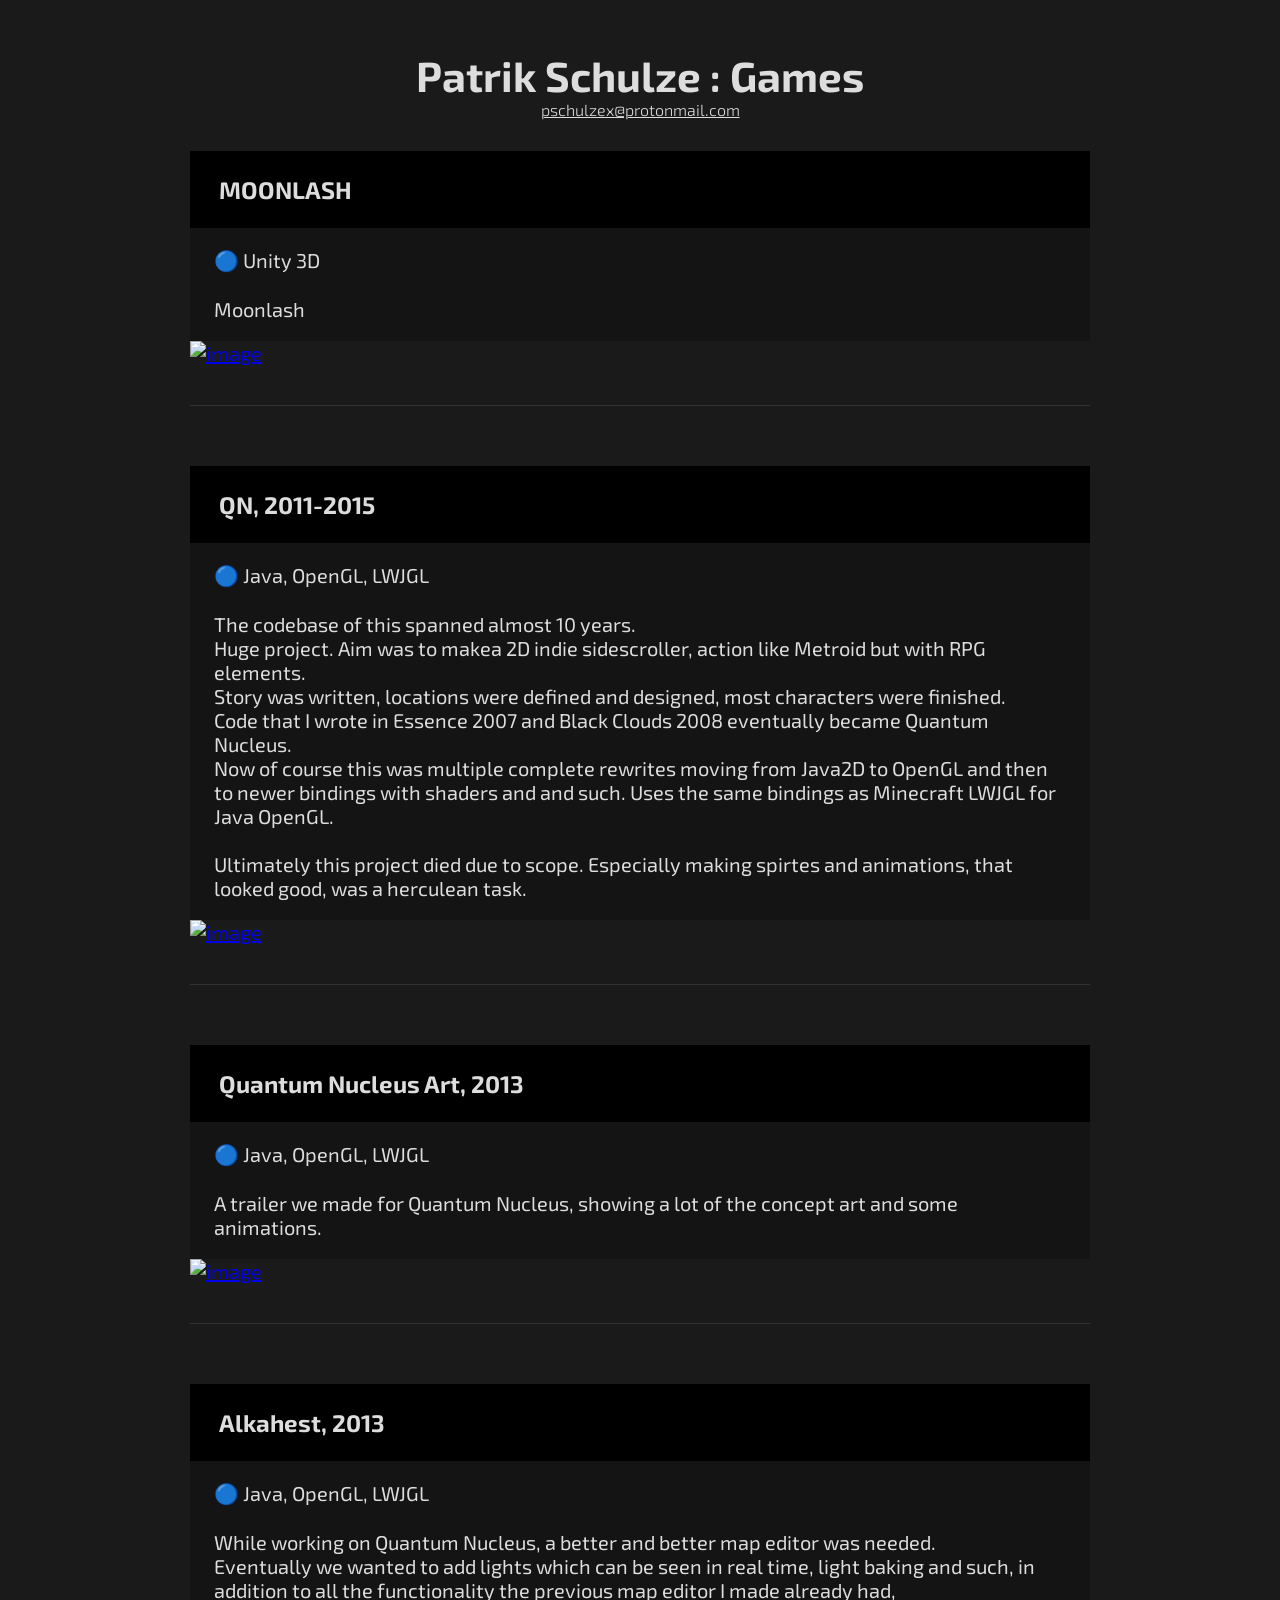
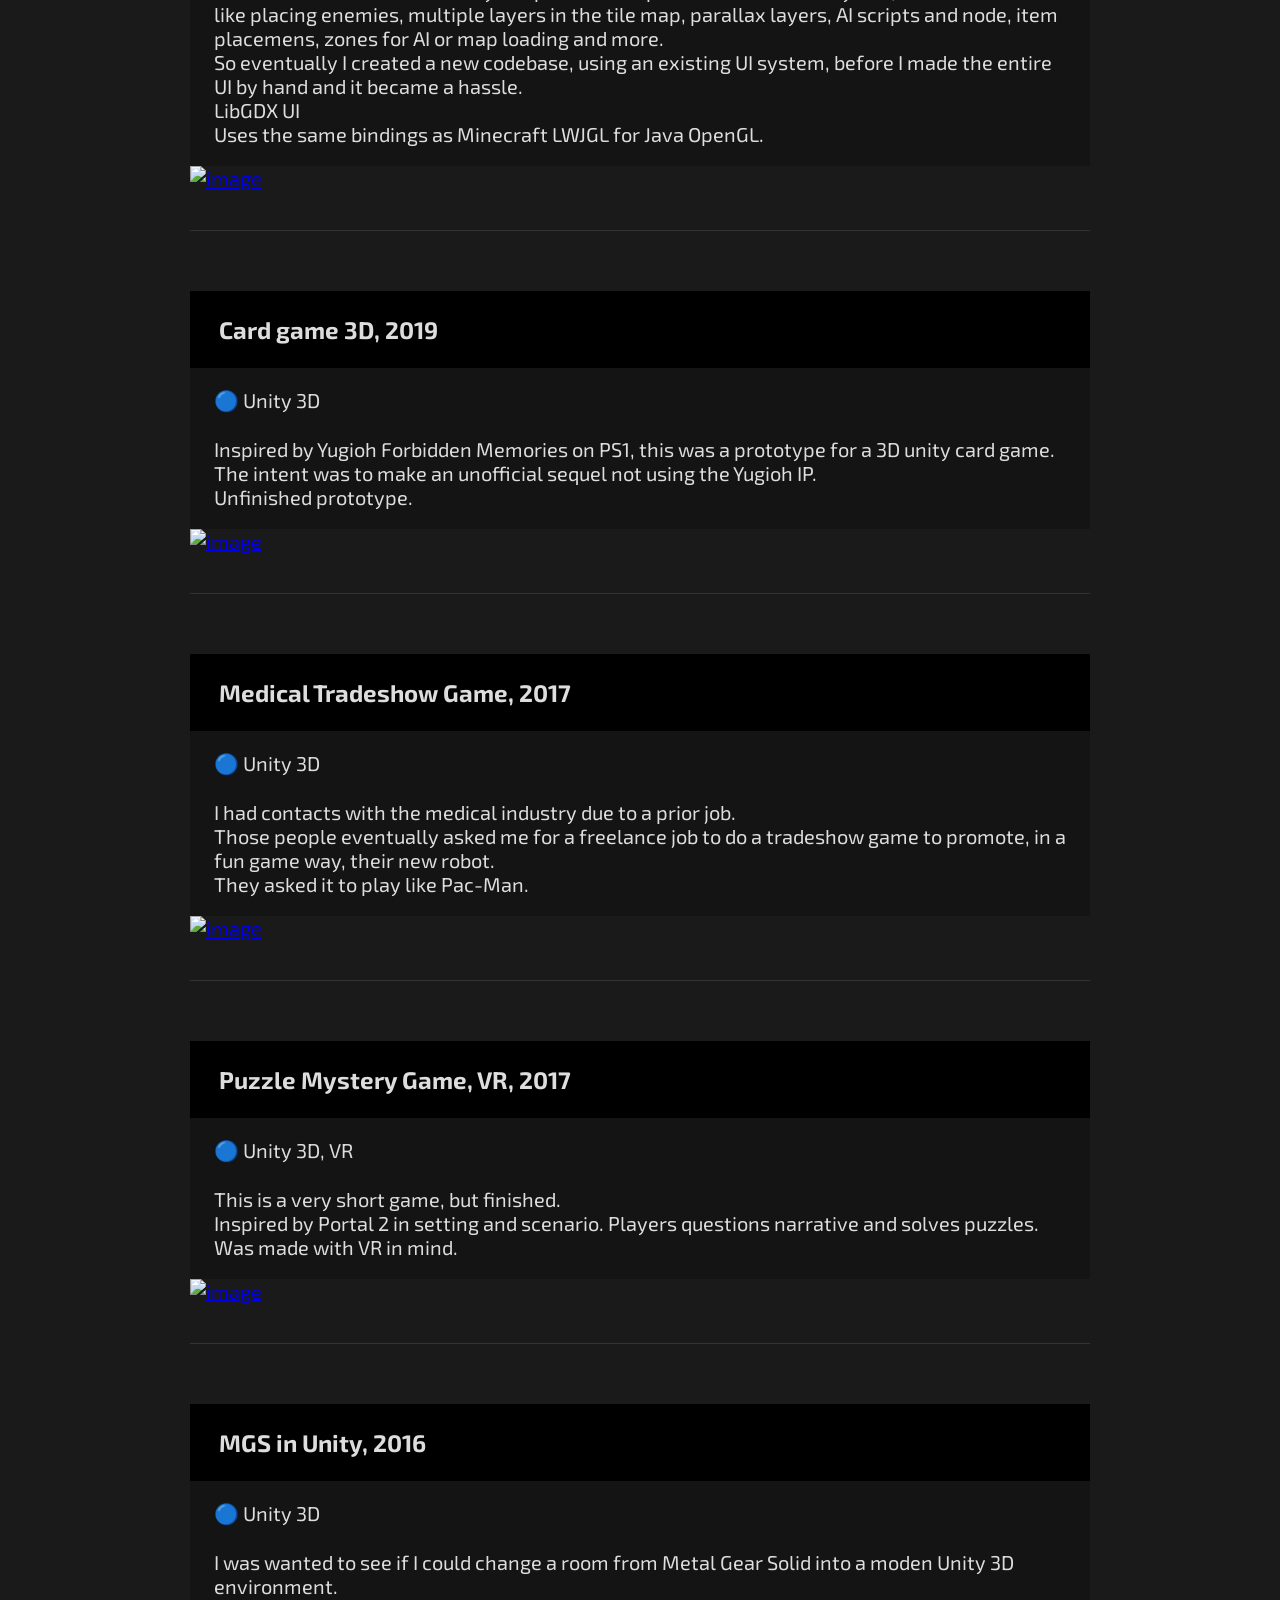
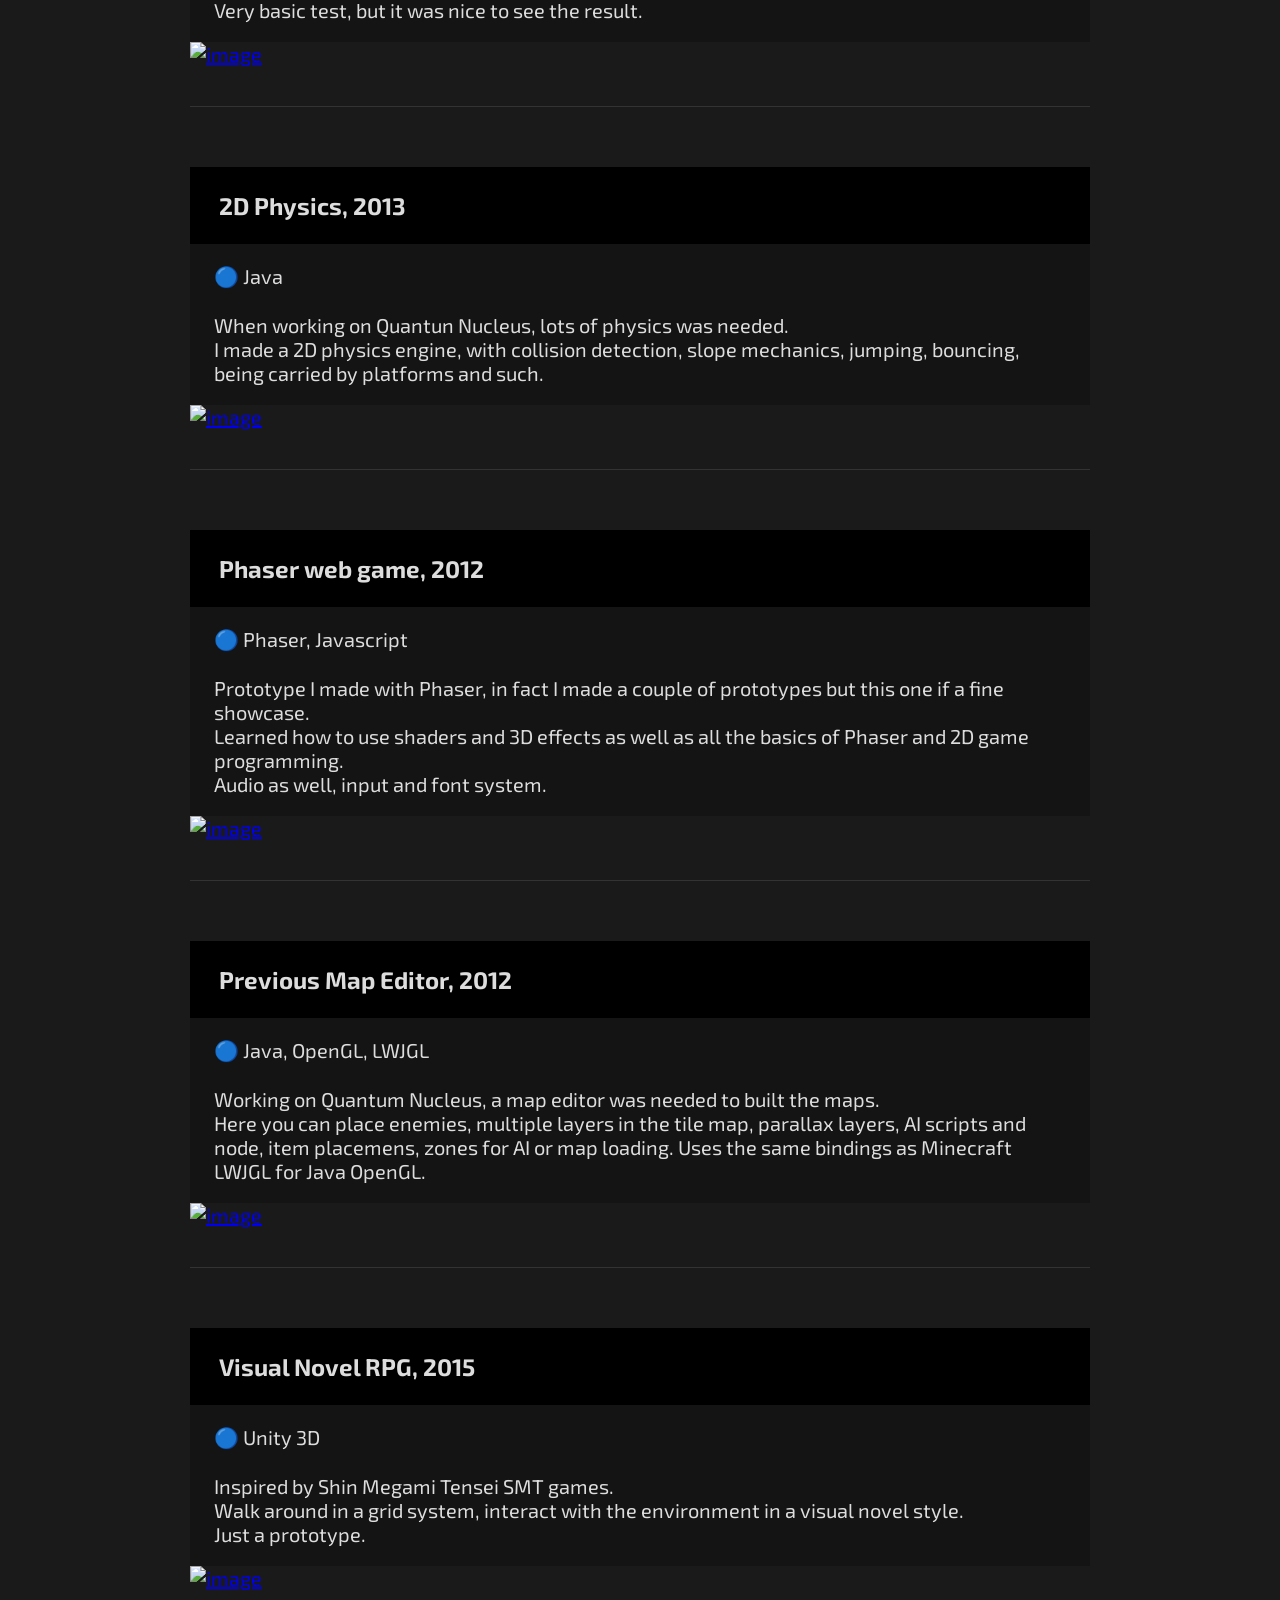
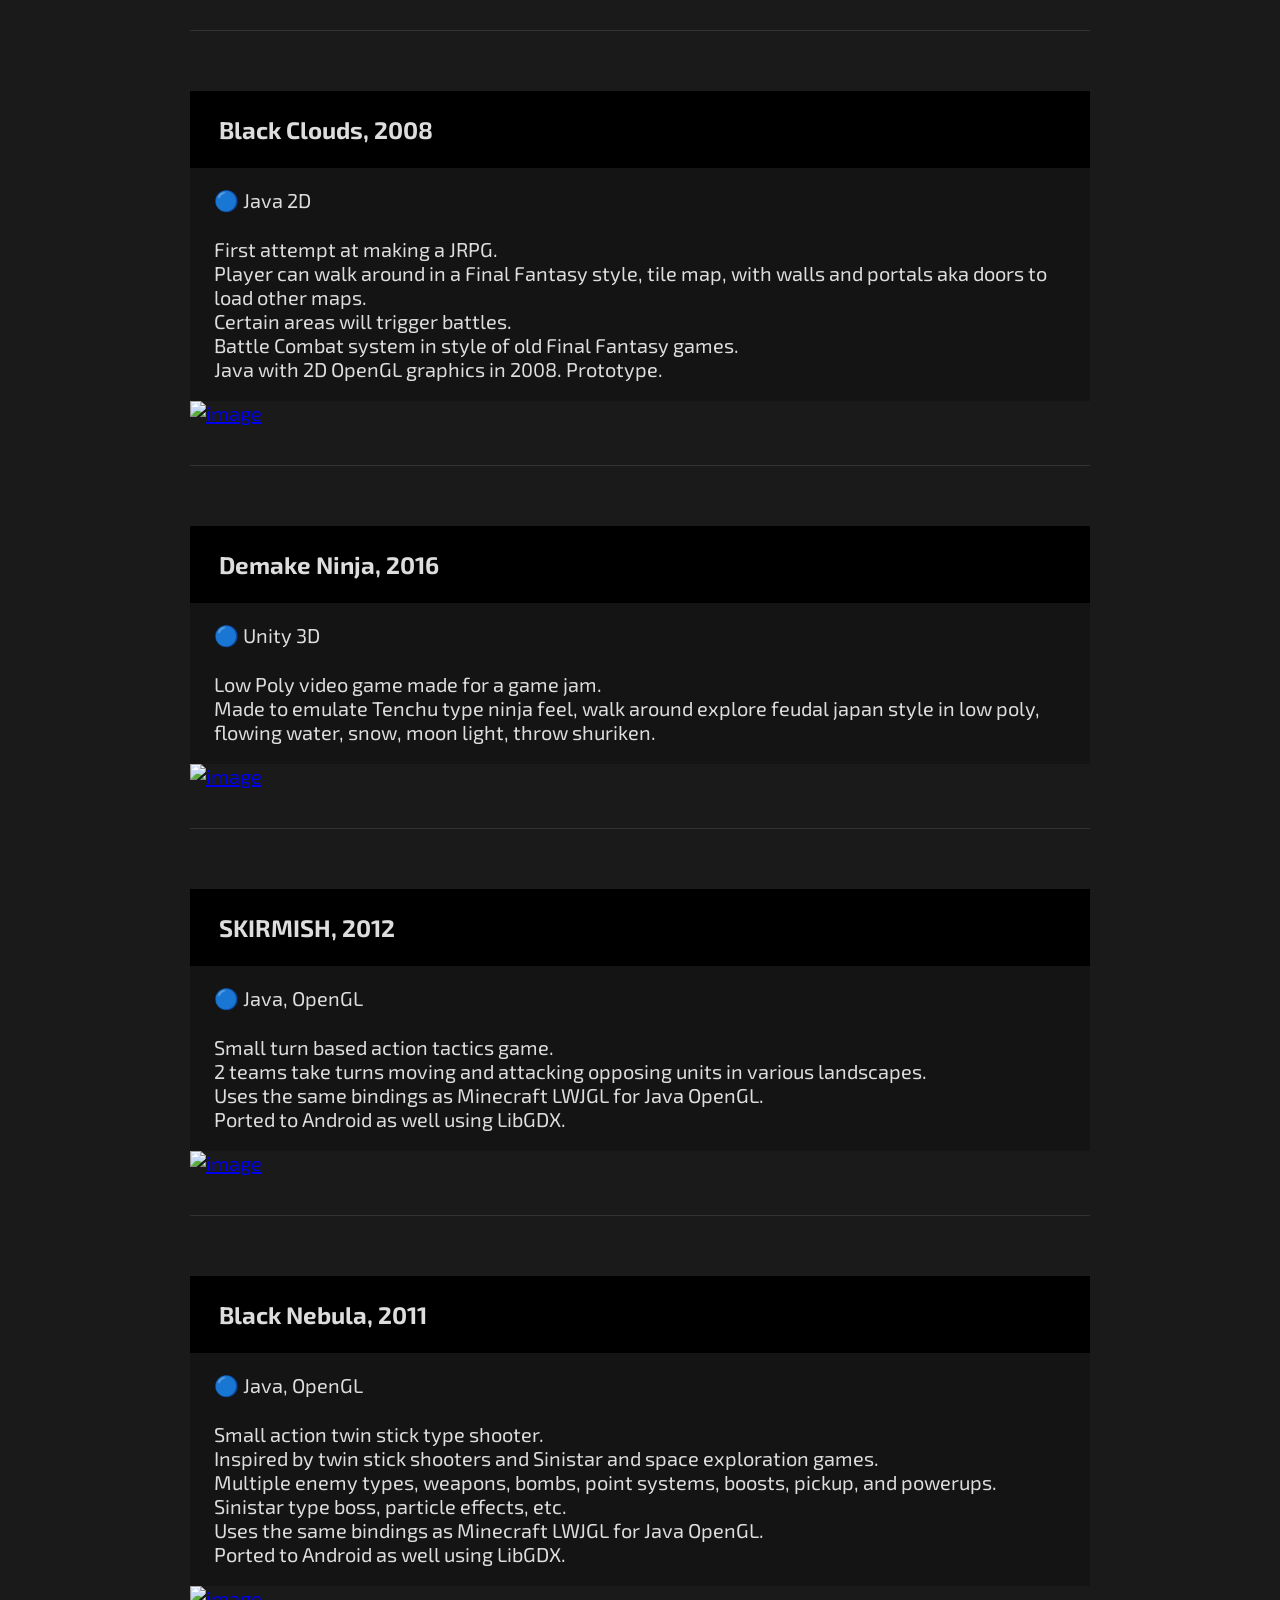
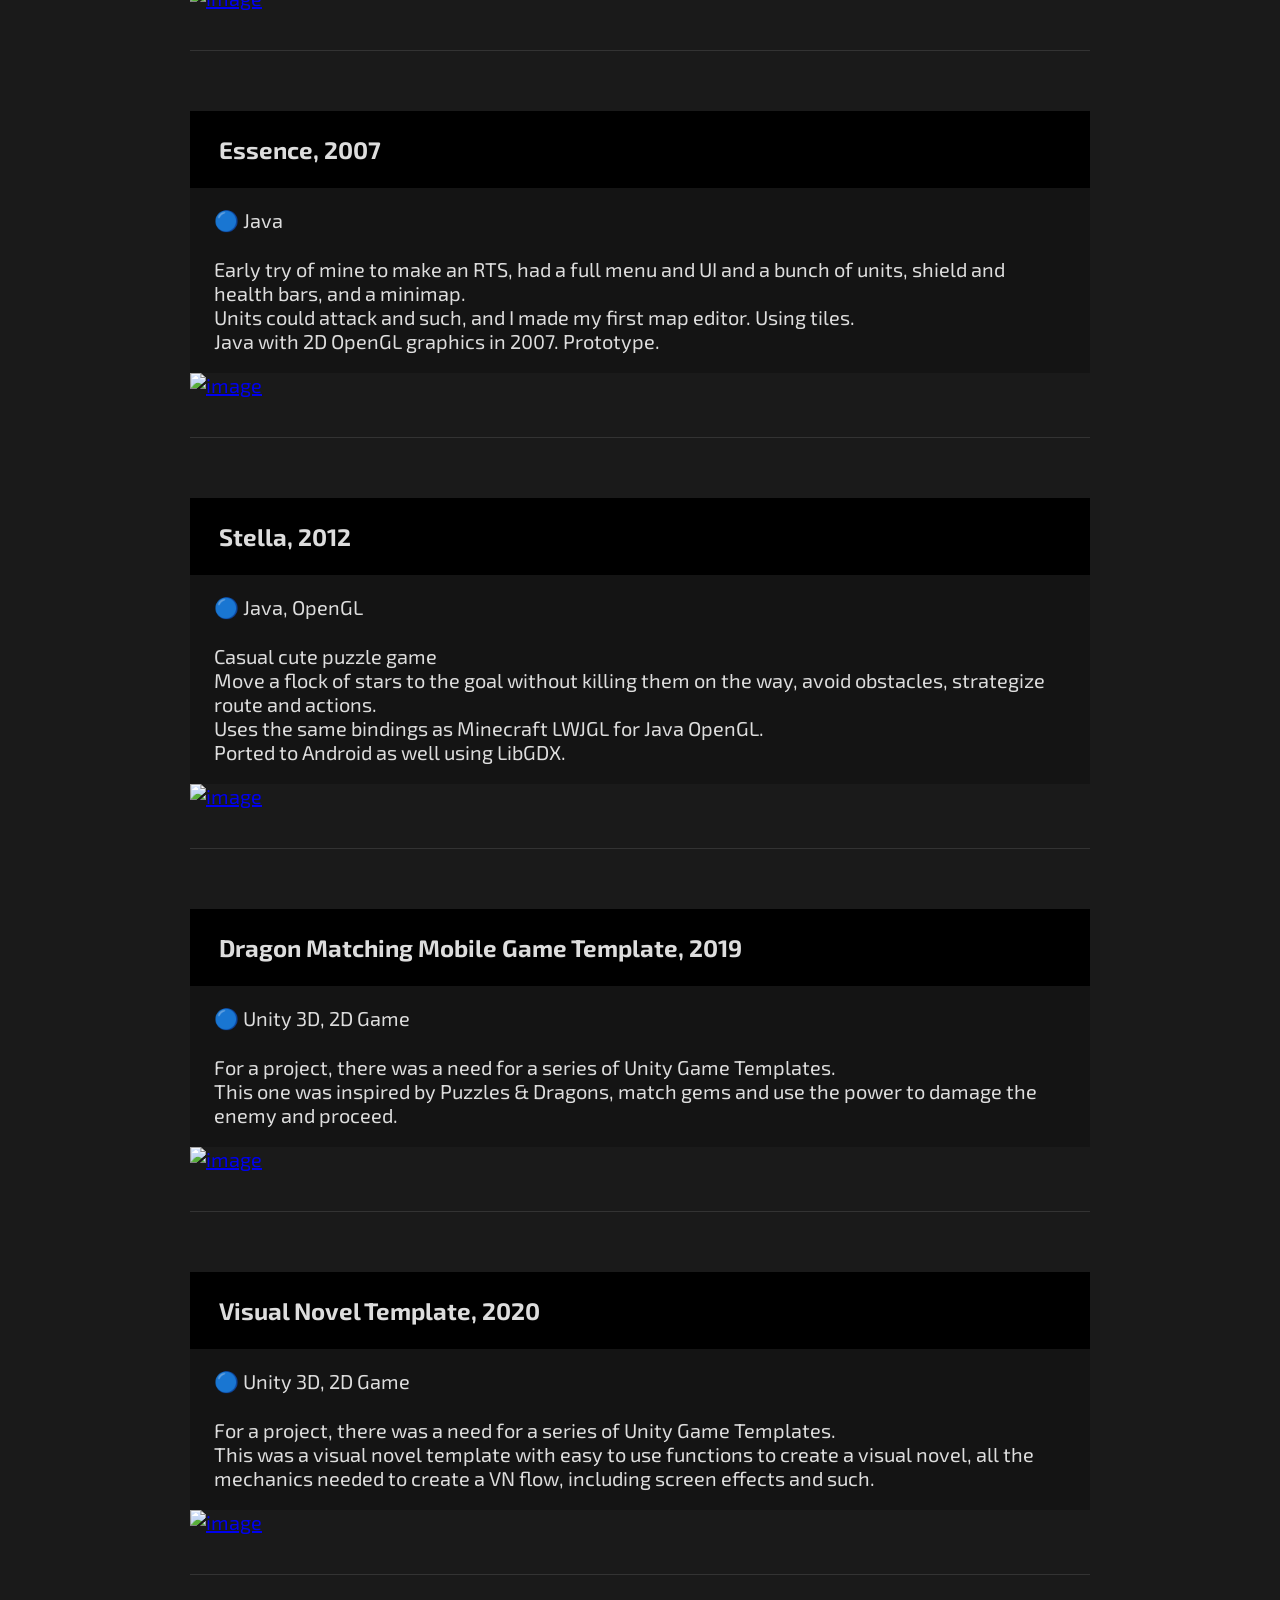
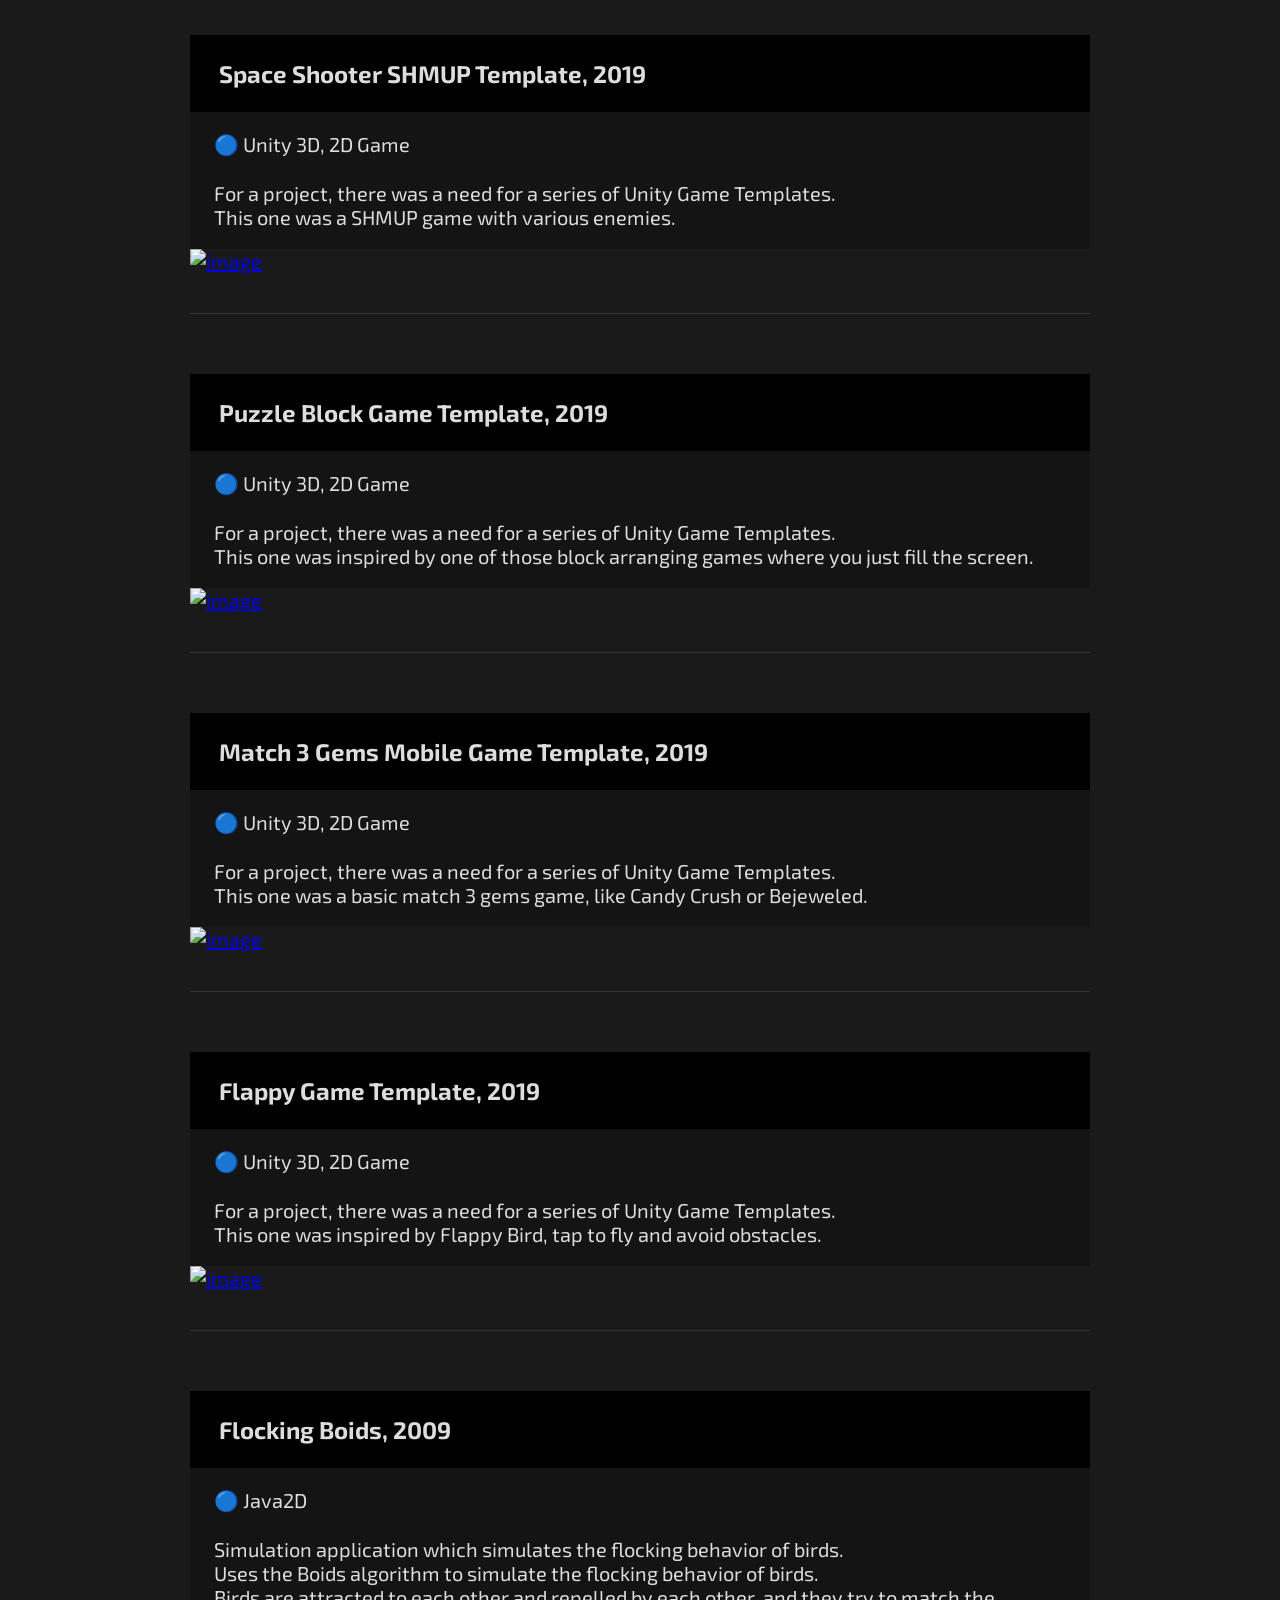
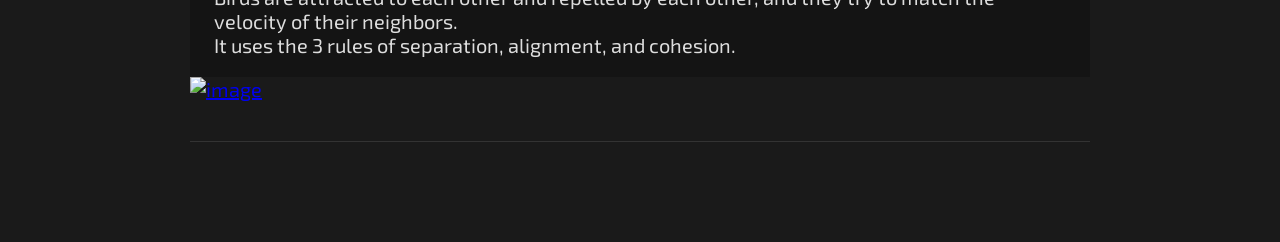
==== games/index.html @ 0ab89c81 "Add files via upload" ====
<!DOCTYPE html>
<html lang="en">
<head>
    <meta charset="UTF-8">
    <meta name="viewport" content="width=device-width, initial-scale=1.0">
    <title>Patrik Schulze : Games</title>
    <link rel="preconnect" href="https://fonts.googleapis.com">
    <link rel="preconnect" href="https://fonts.gstatic.com" crossorigin>
    <link href="https://fonts.googleapis.com/css2?family=Exo+2:ital,wght@0,100..900;1,100..900&display=swap" rel="stylesheet">
    <link rel="stylesheet" href="glightbox.min.css" />
    <script src="./glightbox.min.js"></script>

    <style>
        /*darkmode colors */
        body {
            font-family: "Exo 2", sans-serif;
            background-color: #1a1a1a;
            color: #ddd;
        }

        h1
        {
            font-size: 42px;
            margin: 0;
            margin-top: 1em;
        }

        h4
        {
            font-size: 16px;
            margin: 0 auto;
        }

        h4 a
        {
            font-weight: 300;
            color: #ddd;
        }

        h4 a:hover
        {
            color: #ff0;
        }

        h4 a:visited
        {
            color: #ddd;
        }

        .maingrid
        {
            display: block;
            grid-template-columns: 1fr 1fr;
            gap: 3em;
            margin: 2em;
            place-items: center; 

            max-width: 900px;

        }

        .entry{
            text-align: left;
            font-size: 20px;
            font-weight: 400;
            margin-bottom: 3em;
            width: 100%;

            padding-bottom: 2em;
            border-bottom: 1px solid #333;
        }

        .entry h2
        {
            font-size: 24px;
            padding: 1em 1.2em;
            background-color: black;
            margin: 0;
        }

        .entry p
        {
            padding: 1em 1.2em;
            background-color: #141414;
            margin: 0;
        }

        .media
        {
            width: 100%;
            height: auto;
            display: grid;
            place-items: center;
        }

        .media a
        {
            width: 100%;
            height: auto;
        }

    </style>
    
</head>
<body>

    <div style="display: grid; place-items: center;">
        <h1>Patrik Schulze : Games</h1>
        <h4><a href='mailto:pschulzex@protonmail.com'>pschulzex@protonmail.com</a></h4>
        <div class="maingrid" >

            <div class="entry">
                <h2>MOONLASH</h2>
                <p>
                    🔵 Unity 3D<br /><br />
                    Moonlash
                </p>
                <div class="media">
                    <a href="./videos/moonlash.mp4" class="glightbox2">
                        <img src="./videos/moonlash.jpg" alt="image" style="width: 100%; height: auto;" />
                    </a>
                </div>
            </div>

            <div class="entry">
                <h2>QN, 2011-2015</h2>
                <p>
                    🔵 Java, OpenGL, LWJGL<br /><br />
                    The codebase of this spanned almost 10 years.<br />
                    Huge project. Aim was to makea 2D indie sidescroller, action like Metroid but with RPG elements. <br />
                    Story was written, locations were defined and designed, most characters were finished.<br />
                    Code that I wrote in Essence 2007 and Black Clouds 2008 eventually became Quantum Nucleus. <br />
                    Now of course this was multiple complete rewrites moving from Java2D to OpenGL and then to newer bindings with shaders and and such.
                    Uses the same bindings as Minecraft LWJGL for Java OpenGL.<br /><br />
                    Ultimately this project died due to scope. Especially making spirtes and animations, that looked good, was a herculean task.
                </p>
                <div class="media">
                    <a href="./videos/qn.mp4" class="glightbox2">
                        <img src="./videos/qn.jpg" alt="image" style="width: 100%; height: auto;" />
                    </a>
                </div>
            </div>

            <div class="entry">
                <h2>Quantum Nucleus Art, 2013</h2>
                <p>
                    🔵 Java, OpenGL, LWJGL<br /><br />
                    A trailer we made for Quantum Nucleus, showing a lot of the concept art and some animations.
                </p>
                <div class="media">
                    <a href="./videos/qn_artmusic.mp4" class="glightbox2">
                        <img src="./videos/qn_artmusic.jpg" alt="image" style="width: 100%; height: auto;" />
                    </a>
                </div>
            </div>

            <div class="entry">
                <h2>Alkahest, 2013</h2>
                <p>
                    🔵 Java, OpenGL, LWJGL<br /><br />
                    While working on Quantum Nucleus, a better and better map editor was needed. <br />
                    Eventually we wanted to add lights which can be seen in real time, light baking and such, in addition to all the functionality the previous map editor I made already had,<br />
                    like placing enemies, multiple layers in the tile map, parallax layers, AI scripts and node, item placemens, zones for AI or map loading and more.<br />
                    So eventually I created a new codebase, using an existing UI system, before I made the entire UI by hand and it became a hassle. <br />
                    LibGDX UI<br />
                    Uses the same bindings as Minecraft LWJGL for Java OpenGL.<br />
                </p>
                <div class="media">
                    <a href="./videos/alkahest.mp4" class="glightbox2">
                        <img src="./videos/alkahest.jpg" alt="image" style="width: 100%; height: auto;" />
                    </a>
                </div>
            </div>

            <div class="entry">
                <h2>Card game 3D, 2019</h2>
                <p>
                    🔵 Unity 3D<br /><br />
                    Inspired by Yugioh Forbidden Memories on PS1, this was a prototype for a 3D unity card game.<br />
                    The intent was to make an unofficial sequel not using the Yugioh IP.<br />
                    Unfinished prototype.
                </p>
                <div class="media">
                    <a href="./videos/fm.mp4" class="glightbox2">
                        <img src="./videos/fm.jpg" alt="image" style="width: 100%; height: auto;" />
                    </a>
                </div>
            </div>

            <div class="entry">
                <h2>Medical Tradeshow Game, 2017</h2>
                <p>
                    🔵 Unity 3D<br /><br />
                    I had contacts with the medical industry due to a prior job. <br />
                    Those people eventually asked me for a freelance job to do a tradeshow game to promote, in a fun game way, their new robot.<br />
                    They asked it to play like Pac-Man.
                </p>
                <div class="media">
                    <a href="./videos/medrorobotics.mp4" class="glightbox2">
                        <img src="./videos/medrorobotics.jpg" alt="image" style="width: 100%; height: auto;" />
                    </a>
                </div>
            </div>

            <div class="entry">
                <h2>Puzzle Mystery Game, VR, 2017</h2>
                <p>
                    🔵 Unity 3D, VR<br /><br />
                    This is a very short game, but finished. <br />
                    Inspired by Portal 2 in setting and scenario. Players questions narrative and solves puzzles. <br />
                    Was made with VR in mind.
                </p>
                <div class="media">
                    <a href="./videos/thesis.mp4" class="glightbox2">
                        <img src="./videos/thesis.jpg" alt="image" style="width: 100%; height: auto;" />
                    </a>
                </div>
            </div>

            <div class="entry">
                <h2>MGS in Unity, 2016</h2>
                <p>
                    🔵 Unity 3D<br /><br />
                    I was wanted to see if I could change a room from Metal Gear Solid into a moden Unity 3D environment.<br />
                    Very basic test, but it was nice to see the result.
                </p>
                <div class="media">
                    <a href="./videos/mgs.mp4" class="glightbox2">
                        <img src="./videos/mgs.jpg" alt="image" style="width: 100%; height: auto;" />
                    </a>
                </div>
            </div>

            <div class="entry">
                <h2>2D Physics, 2013</h2>
                <p>
                    🔵 Java<br /><br />
                    When working on Quantun Nucleus, lots of physics was needed. <br />
                    I made a 2D physics engine, with collision detection, slope mechanics, jumping, bouncing, being carried by platforms and such.
                </p>
                <div class="media">
                    <a href="./videos/physics.mp4" class="glightbox2">
                        <img src="./videos/physics.jpg" alt="image" style="width: 100%; height: auto;" />
                    </a>
                </div>
            </div>

            <div class="entry">
                <h2>Phaser web game, 2012</h2>
                <p>
                    🔵 Phaser, Javascript<br /><br />
                    Prototype I made with Phaser, in fact I made a couple of prototypes but this one if a fine showcase. <br />
                    Learned how to use shaders and 3D effects as well as all the basics of Phaser and 2D game programming.<br />
                    Audio as well, input and font system.
                </p>
                <div class="media">
                    <a href="./videos/phaser.mp4" class="glightbox2">
                        <img src="./videos/phaser.jpg" alt="image" style="width: 100%; height: auto;" />
                    </a>
                </div>
            </div>

            <div class="entry">
                <h2>Previous Map Editor, 2012</h2>
                <p>
                    🔵 Java, OpenGL, LWJGL<br /><br />
                    Working on Quantum Nucleus, a map editor was needed to built the maps. <br />
                    Here you can place enemies, multiple layers in the tile map, parallax layers, AI scripts and node, item placemens, zones for AI or map loading.
                    Uses the same bindings as Minecraft LWJGL for Java OpenGL.<br />
                </p>
                <div class="media">
                    <a href="./videos/old_mapeditor.mp4" class="glightbox2">
                        <img src="./videos/old_mapeditor.jpg" alt="image" style="width: 100%; height: auto;" />
                    </a>
                </div>
            </div>

            <div class="entry">
                <h2>Visual Novel RPG, 2015</h2>
                <p>
                    🔵 Unity 3D<br /><br />
                    Inspired by Shin Megami Tensei SMT games.<br />
                    Walk around in a grid system, interact with the environment in a visual novel style.<br />
                    Just a prototype.
                </p>
                <div class="media">
                    <a href="./videos/smt.mp4" class="glightbox2">
                        <img src="./videos/smt.jpg" alt="image" style="width: 100%; height: auto;" />
                    </a>
                </div>
            </div>

            <div class="entry">
                <h2>Black Clouds, 2008</h2>
                <p>
                    🔵 Java 2D<br /><br />
                    First attempt at making a JRPG. <br />
                    Player can walk around in a Final Fantasy style, tile map, with walls and portals aka doors to load other maps.<br />
                    Certain areas will trigger battles.<br />
                    Battle Combat system in style of old Final Fantasy games. <br />
                    Java with 2D OpenGL graphics in 2008. Prototype.
                </p>
                <div class="media">
                    <a href="./videos/black_clouds.mp4" class="glightbox2">
                        <img src="./videos/black_clouds.jpg" alt="image" style="width: 100%; height: auto;" />
                    </a>
                </div>
            </div>

            <div class="entry">
                <h2>Demake Ninja, 2016</h2>
                <p>
                    🔵 Unity 3D<br /><br />
                    Low Poly video game made for a game jam. <br />
                    Made to emulate Tenchu type ninja feel, walk around explore feudal japan style in low poly, flowing water, snow, moon light, throw shuriken.
                </p>
                <div class="media">
                    <a href="./videos/demake_ninja.mp4" class="glightbox2">
                        <img src="./videos/demake_ninja.jpg" alt="image" style="width: 100%; height: auto;" />
                    </a>
                </div>
            </div>

            <div class="entry">
                <h2>SKIRMISH, 2012</h2>
                <p>
                    🔵 Java, OpenGL<br /><br />
                    Small turn based action tactics game.<br />
                    2 teams take turns moving and attacking opposing units in various landscapes.<br />
                    Uses the same bindings as Minecraft LWJGL for Java OpenGL.<br />
                    Ported to Android as well using LibGDX.<br />
                </p>
                <div class="media">
                    <a href="./videos/skirmish.mp4" class="glightbox2">
                        <img src="./videos/skirmish.jpg" alt="image" style="width: 100%; height: auto;" />
                    </a>
                </div>
            </div>

            <div class="entry">
                <h2>Black Nebula, 2011</h2>
                <p>
                    🔵 Java, OpenGL<br /><br />
                    Small action twin stick type shooter.<br />
                    Inspired by twin stick shooters and Sinistar and space exploration games.<br />
                    Multiple enemy types, weapons, bombs, point systems, boosts, pickup, and powerups.<br />
                    Sinistar type boss, particle effects, etc.<br />
                    Uses the same bindings as Minecraft LWJGL for Java OpenGL.<br />
                    Ported to Android as well using LibGDX.<br />
                </p>
                <div class="media">
                    <a href="./videos/black_nebula.mp4" class="glightbox2">
                        <img src="./videos/black_nebula.jpg" alt="image" style="width: 100%; height: auto;" />
                    </a>
                </div>
            </div>

            <div class="entry">
                <h2>Essence, 2007</h2>
                <p>
                    🔵 Java<br /><br />
                    Early try of mine to make an RTS, had a full menu and UI and a bunch of units, shield and health bars, and a minimap.<br />
                    Units could attack and such, and I made my first map editor. Using tiles.<br />
                    Java with 2D OpenGL graphics in 2007. Prototype.
                </p>
                <div class="media">
                    <a href="./videos/essence.mp4" class="glightbox2">
                        <img src="./videos/essence.jpg" alt="image" style="width: 100%; height: auto;" />
                    </a>
                </div>
            </div>

            <div class="entry">
                <h2>Stella, 2012</h2>
                <p>
                    🔵 Java, OpenGL<br /><br />
                    Casual cute puzzle game<br />
                    Move a flock of stars to the goal without killing them on the way, avoid obstacles, strategize route and actions.<br />
                    Uses the same bindings as Minecraft LWJGL for Java OpenGL.<br />
                    Ported to Android as well using LibGDX.<br />
                </p>
                <div class="media">
                    <a href="./videos/stella.mp4" class="glightbox2">
                        <img src="./videos/stella.jpg" alt="image" style="width: 100%; height: auto;" />
                    </a>
                </div>
            </div>

            <div class="entry">
                <h2>Dragon Matching Mobile Game Template, 2019</h2>
                <p>
                    🔵 Unity 3D, 2D Game<br /><br />
                    For a project, there was a need for a series of Unity Game Templates. <br />
                    This one was inspired by Puzzles & Dragons, match gems and use the power to damage the enemy and proceed.
                </p>
                <div class="media">
                    <a href="./videos/template_dragon_gems.mp4" class="glightbox2">
                        <img src="./videos/template_dragon_gems.jpg" alt="image" style="width: 100%; height: auto;" />
                    </a>
                </div>
            </div>

            <div class="entry">
                <h2>Visual Novel Template, 2020</h2>
                <p>
                    🔵 Unity 3D, 2D Game<br /><br />
                    For a project, there was a need for a series of Unity Game Templates. <br />
                    This was a visual novel template with easy to use functions to create a visual novel, all the mechanics needed to create a VN flow, including screen effects and such.
                </p>
                <div class="media">
                    <a href="./videos/template_vn.mp4" class="glightbox2">
                        <img src="./videos/template_vn.jpg" alt="image" style="width: 100%; height: auto;" />
                    </a>
                </div>
            </div>

            <div class="entry">
                <h2>Space Shooter SHMUP Template, 2019</h2>
                <p>
                    🔵 Unity 3D, 2D Game<br /><br />
                    For a project, there was a need for a series of Unity Game Templates. <br />
                    This one was a SHMUP game with various enemies.
                </p>
                <div class="media">
                    <a href="./videos/template_space_shooter.mp4" class="glightbox2">
                        <img src="./videos/template_space_shooter.jpg" alt="image" style="width: 100%; height: auto;" />
                    </a>
                </div>
            </div>

            <div class="entry">
                <h2>Puzzle Block Game Template, 2019</h2>
                <p>
                    🔵 Unity 3D, 2D Game<br /><br />
                    For a project, there was a need for a series of Unity Game Templates. <br />
                    This one was inspired by one of those block arranging games where you just fill the screen.
                </p>
                <div class="media">
                    <a href="./videos/template_puzzle_blocks.mp4" class="glightbox2">
                        <img src="./videos/template_puzzle_blocks.jpg" alt="image" style="width: 100%; height: auto;" />
                    </a>
                </div>
            </div>

            <div class="entry">
                <h2>Match 3 Gems Mobile Game Template, 2019</h2>
                <p>
                    🔵 Unity 3D, 2D Game<br /><br />
                    For a project, there was a need for a series of Unity Game Templates. <br />
                    This one was a basic match 3 gems game, like Candy Crush or Bejeweled.
                </p>
                <div class="media">
                    <a href="./videos/template_match3.mp4" class="glightbox2">
                        <img src="./videos/template_match3.jpg" alt="image" style="width: 100%; height: auto;" />
                    </a>
                </div>
            </div>

            <div class="entry">
                <h2>Flappy Game Template, 2019</h2>
                <p>
                    🔵 Unity 3D, 2D Game<br /><br />
                    For a project, there was a need for a series of Unity Game Templates. <br />
                    This one was inspired by Flappy Bird, tap to fly and avoid obstacles.
                </p>
                <div class="media">
                    <a href="./videos/template_flappy.mp4" class="glightbox2">
                        <img src="./videos/template_flappy.jpg" alt="image" style="width: 100%; height: auto;" />
                    </a>
                </div>
            </div>

            <div class="entry">
                <h2>Flocking Boids, 2009</h2>
                <p>
                    🔵 Java2D<br /><br />
                    Simulation application which simulates the flocking behavior of birds.<br />
                    Uses the Boids algorithm to simulate the flocking behavior of birds.<br />
                    Birds are attracted to each other and repelled by each other, and they try to match the velocity of their neighbors.<br />
                    It uses the 3 rules of separation, alignment, and cohesion.<br />
                </p>
                <div class="media">
                    <a href="./videos/boids.mp4" class="glightbox2">
                        <img src="./videos/boids.jpg" alt="image" style="width: 100%; height: auto;" />
                    </a>
                </div>
            </div>
            


        </div>
    </div>

    <script type="text/javascript">
        const lightbox = GLightbox({
            selector: '.glightbox2',
            touchNavigation: true,
            loop: true,
            autoplayVideos: true});

    </script>


</body>
</html>
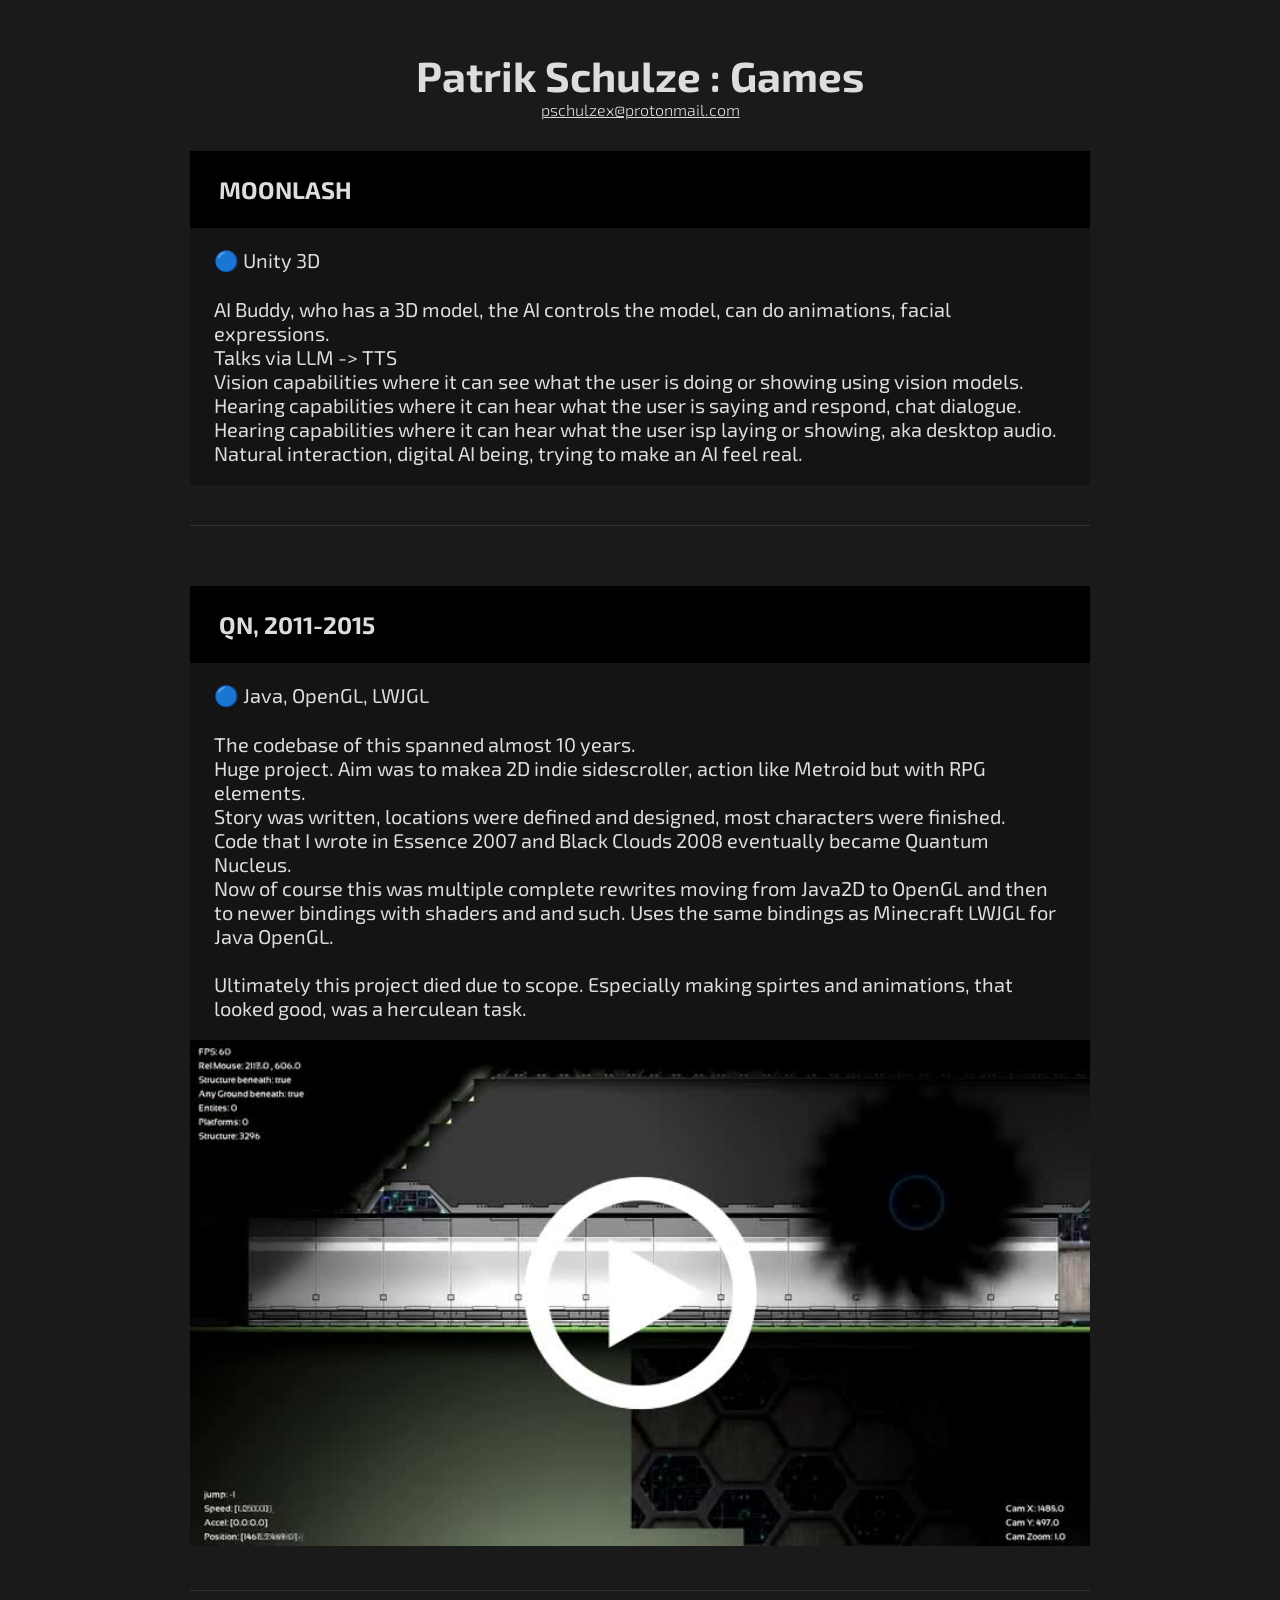
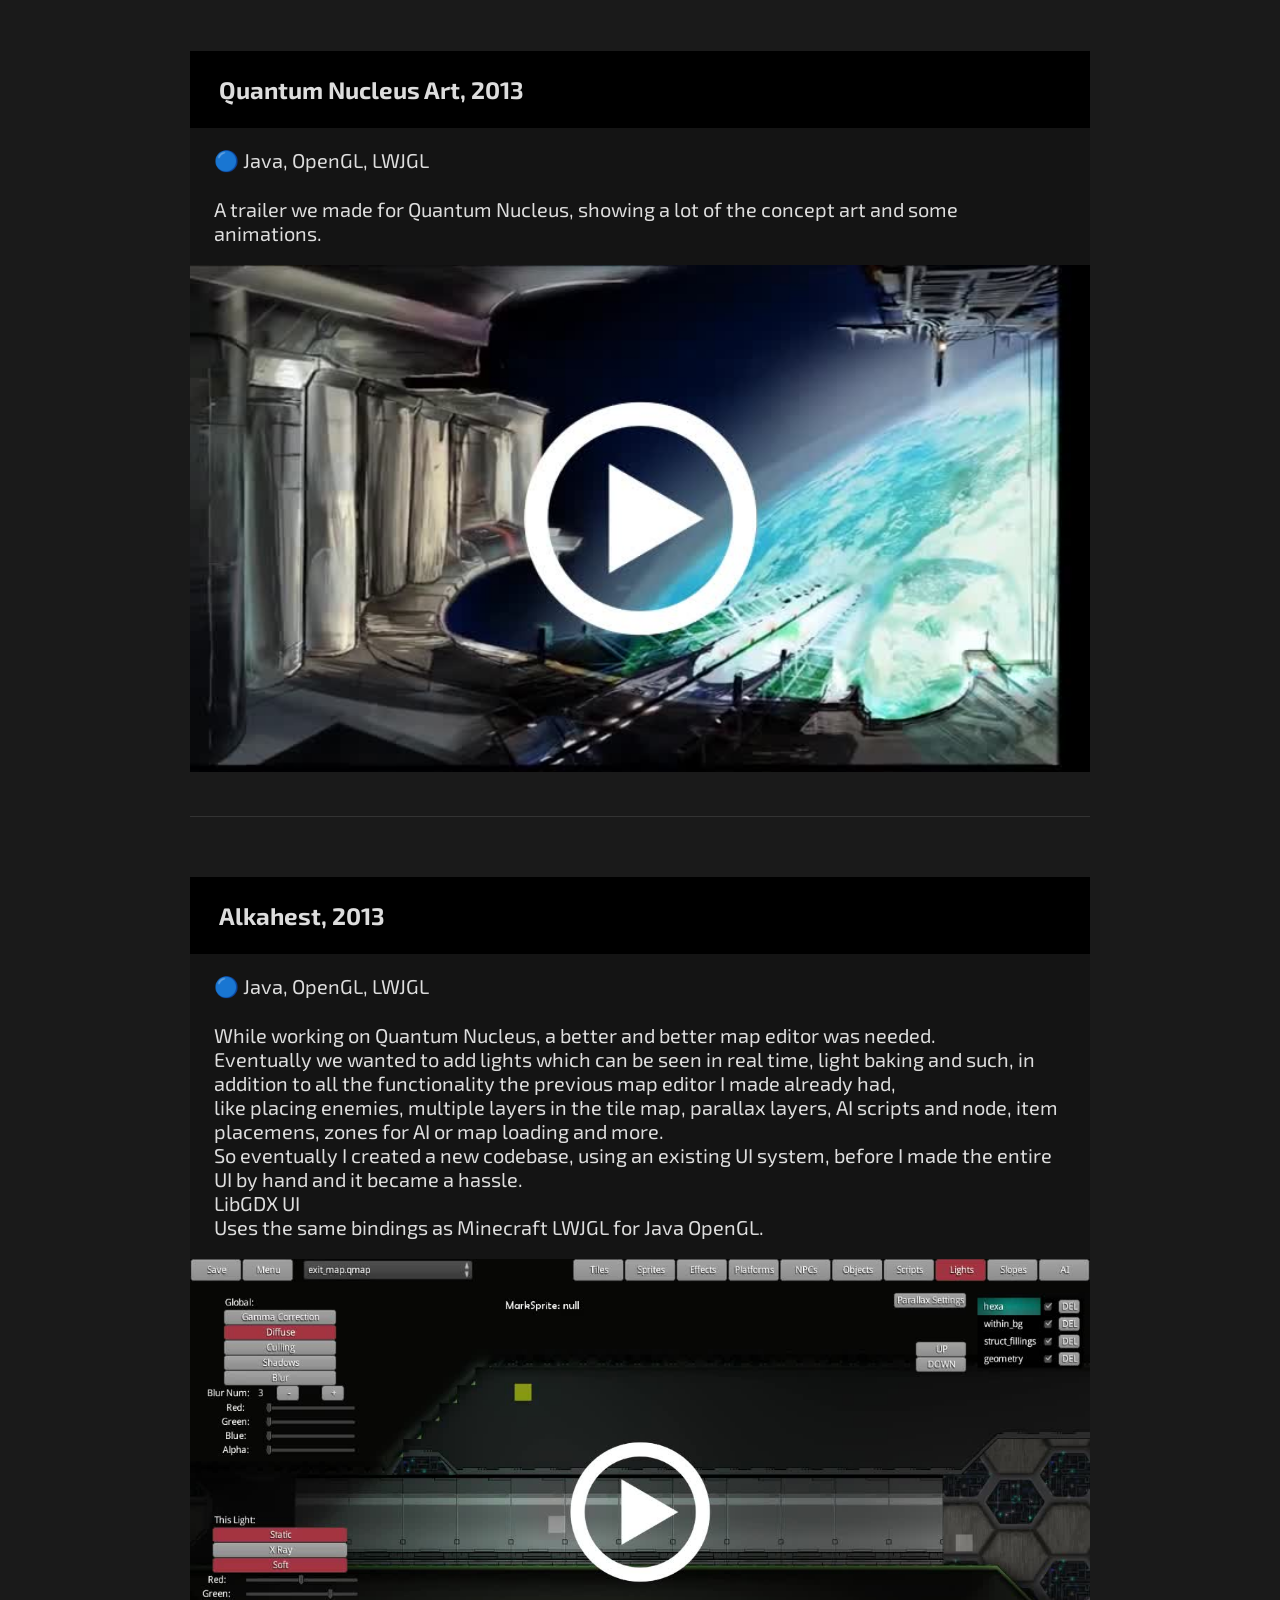
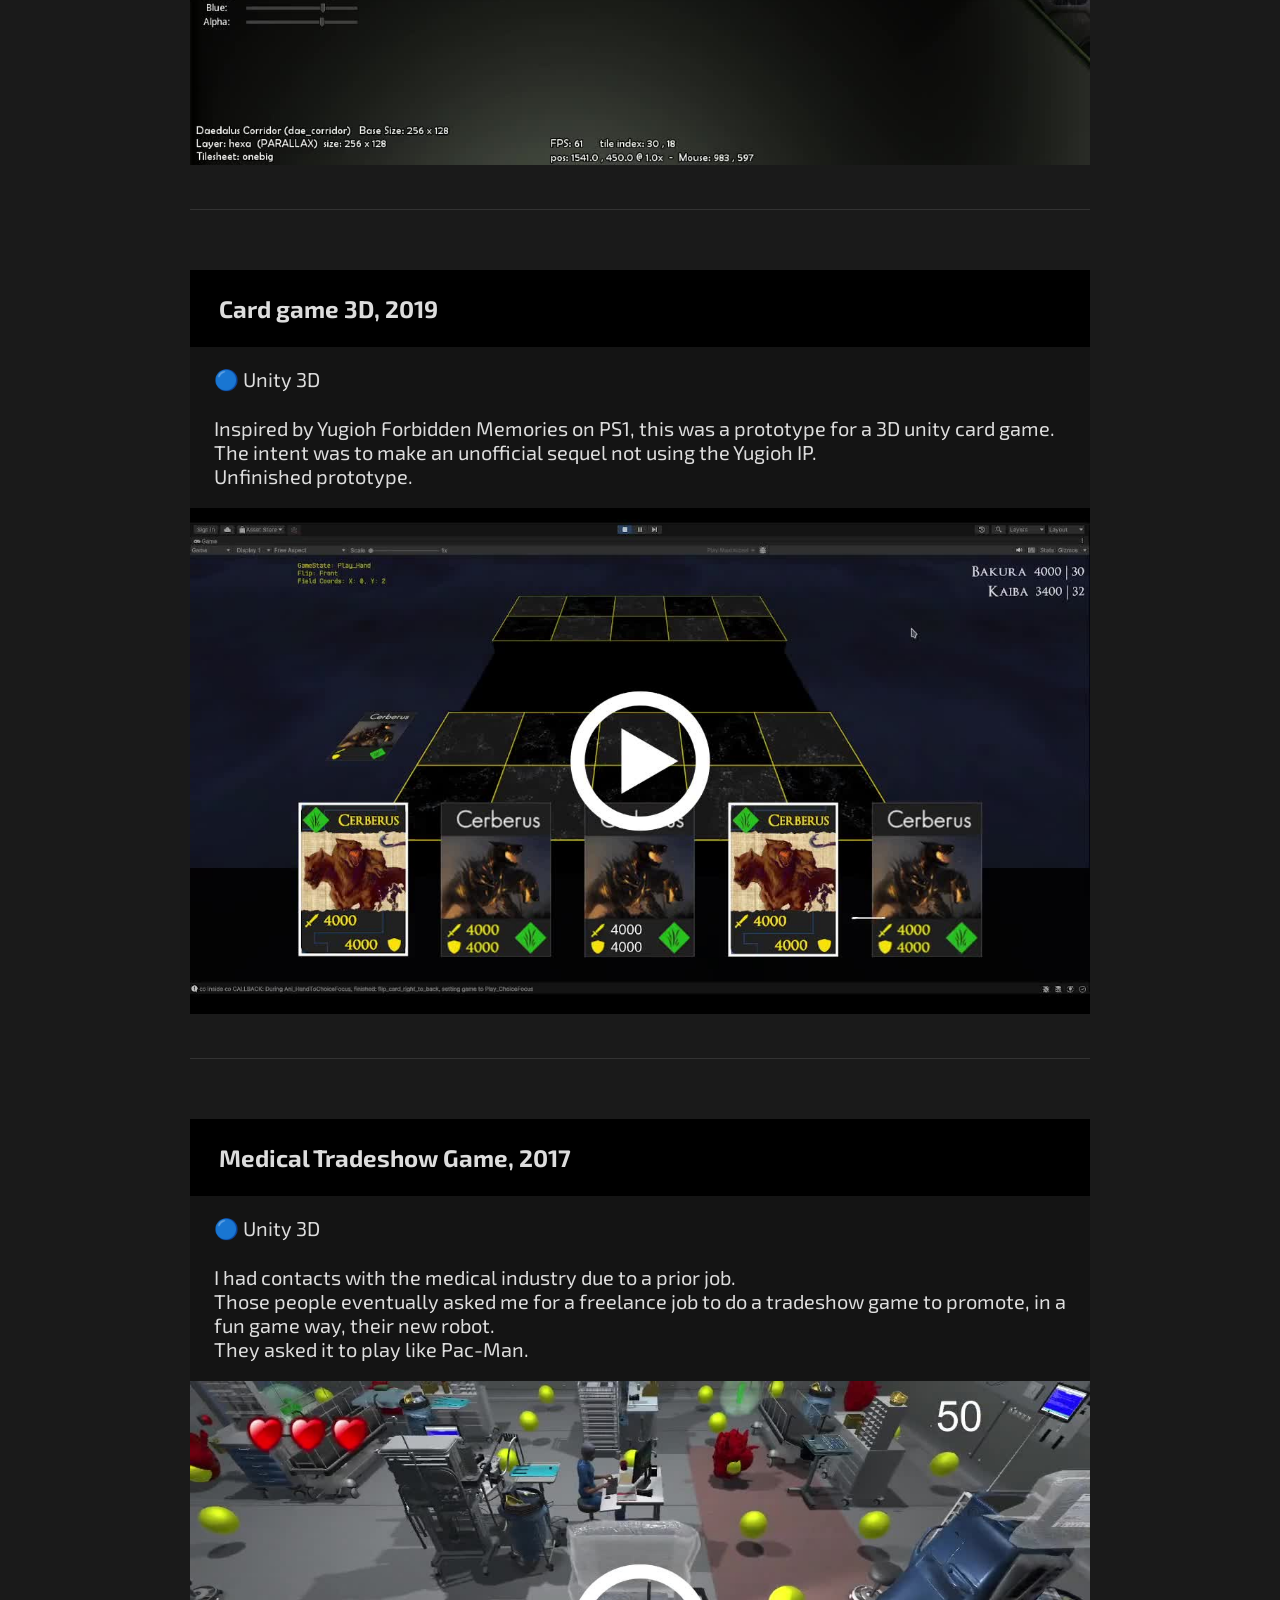
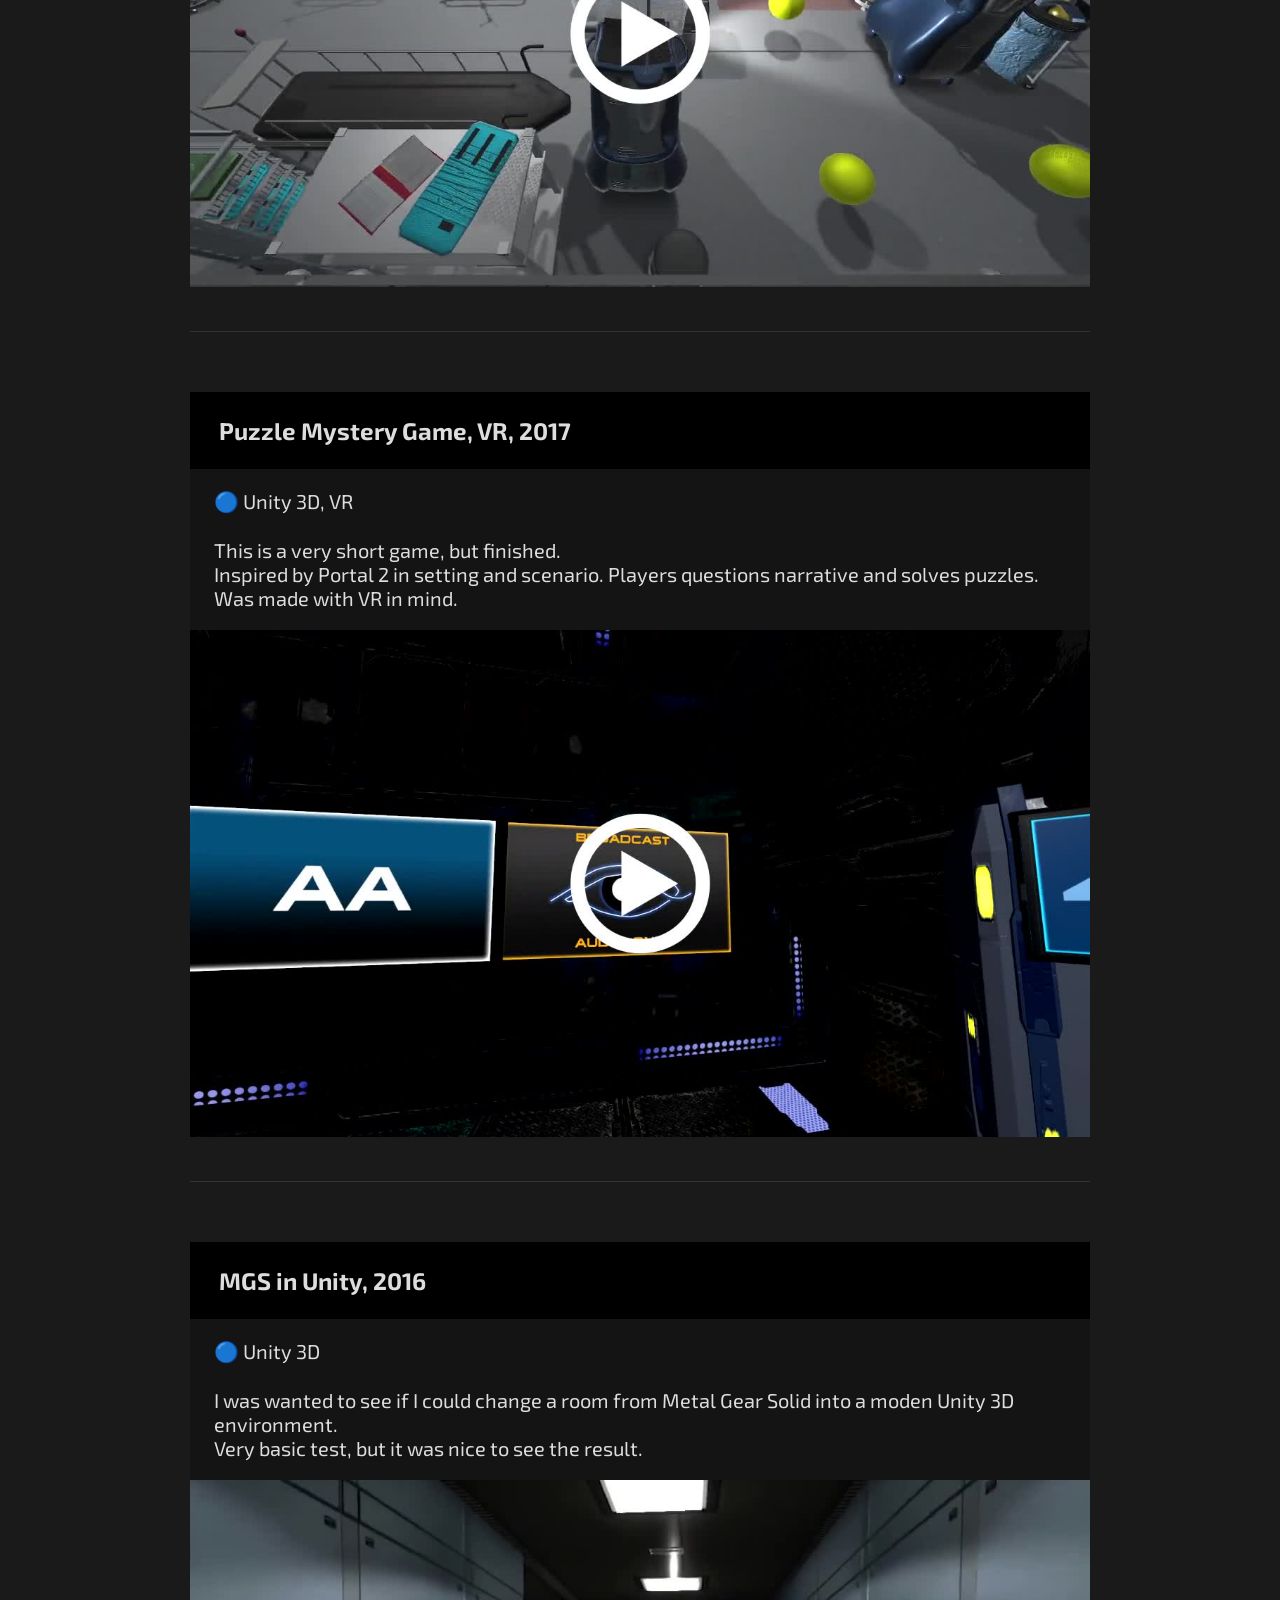
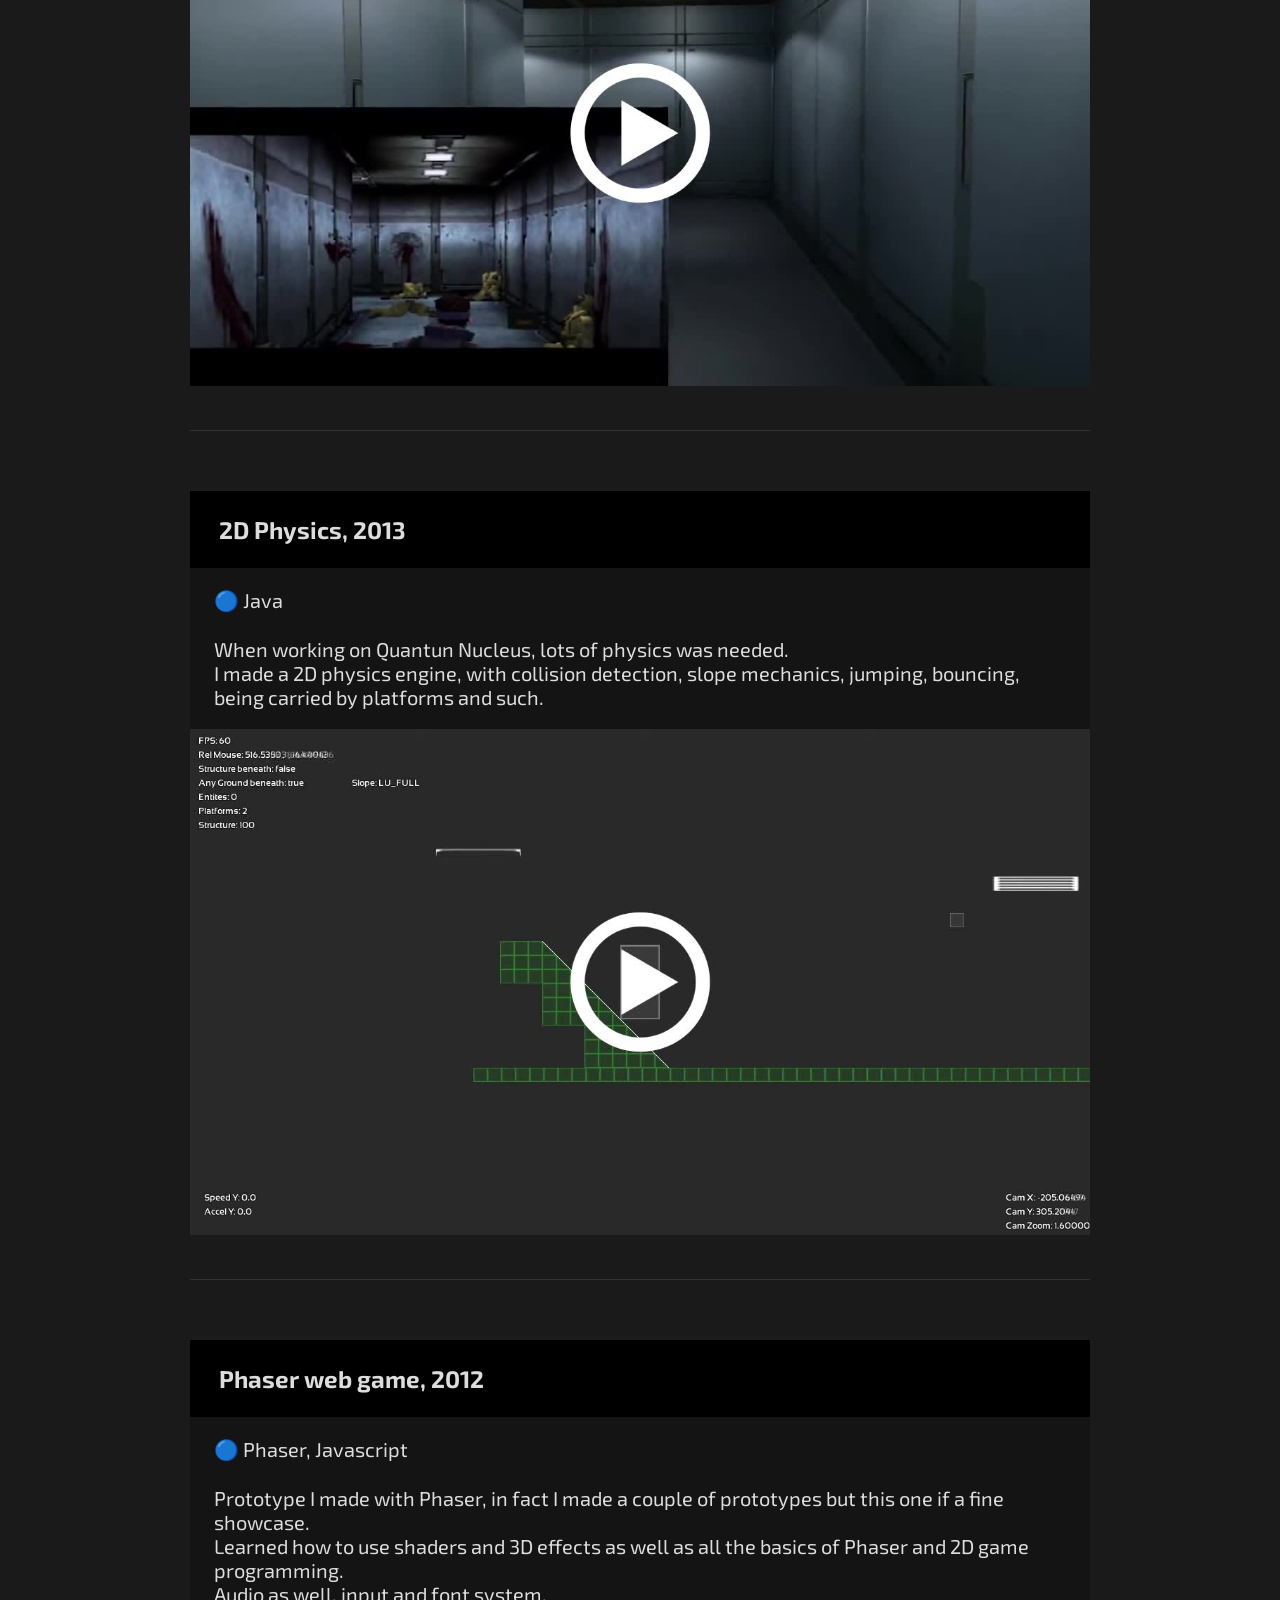
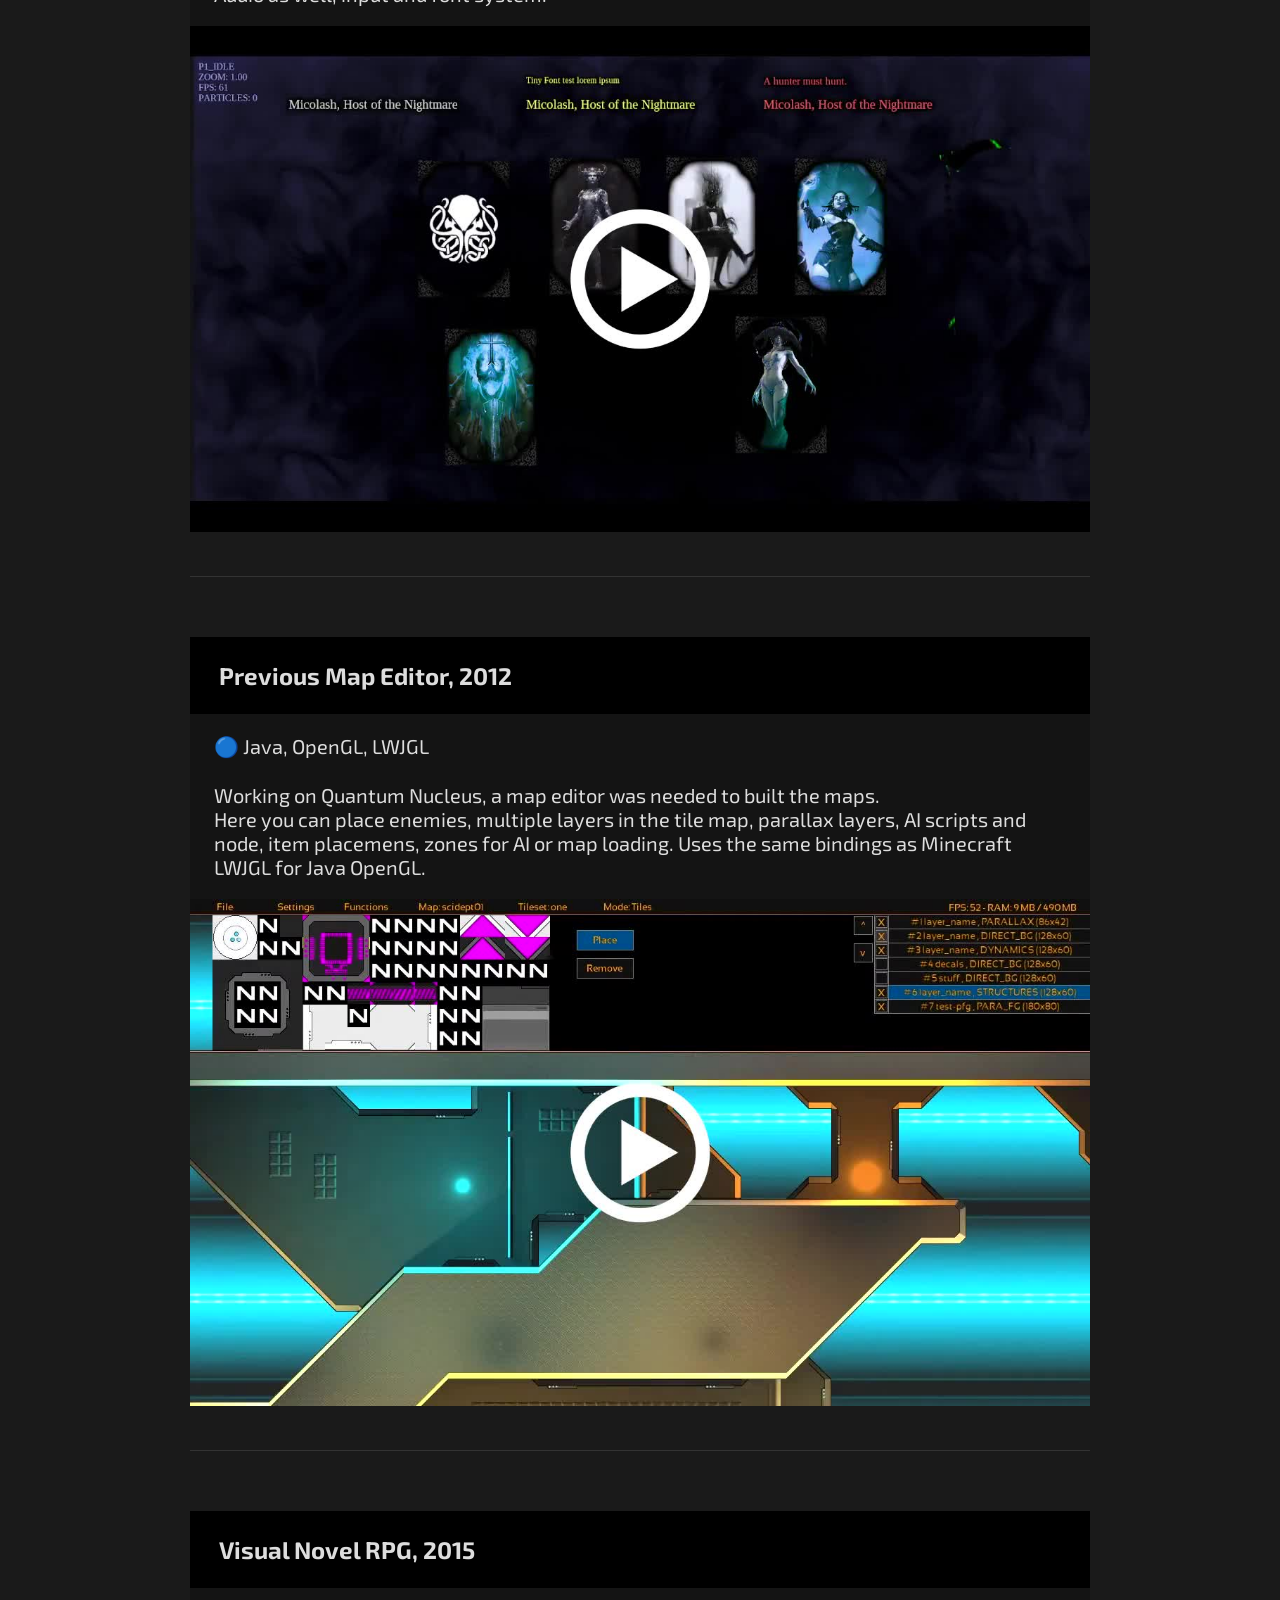
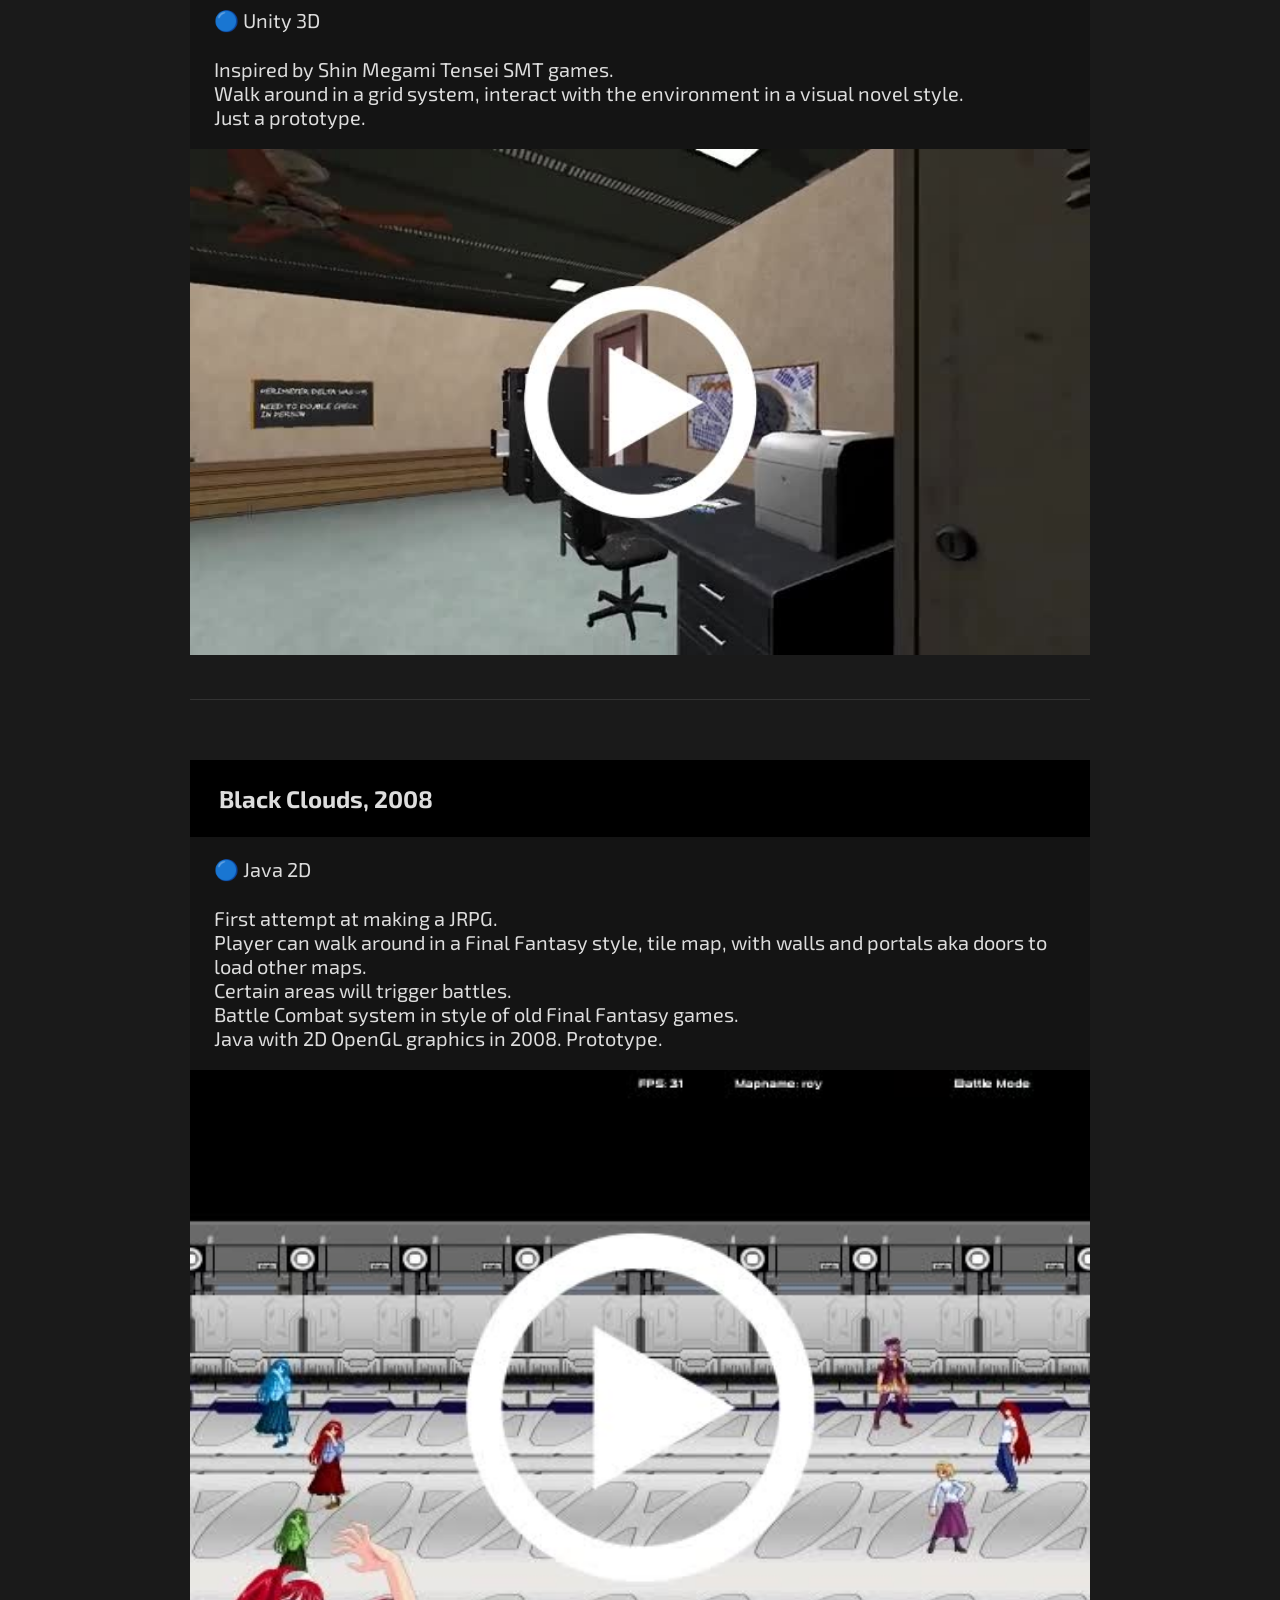
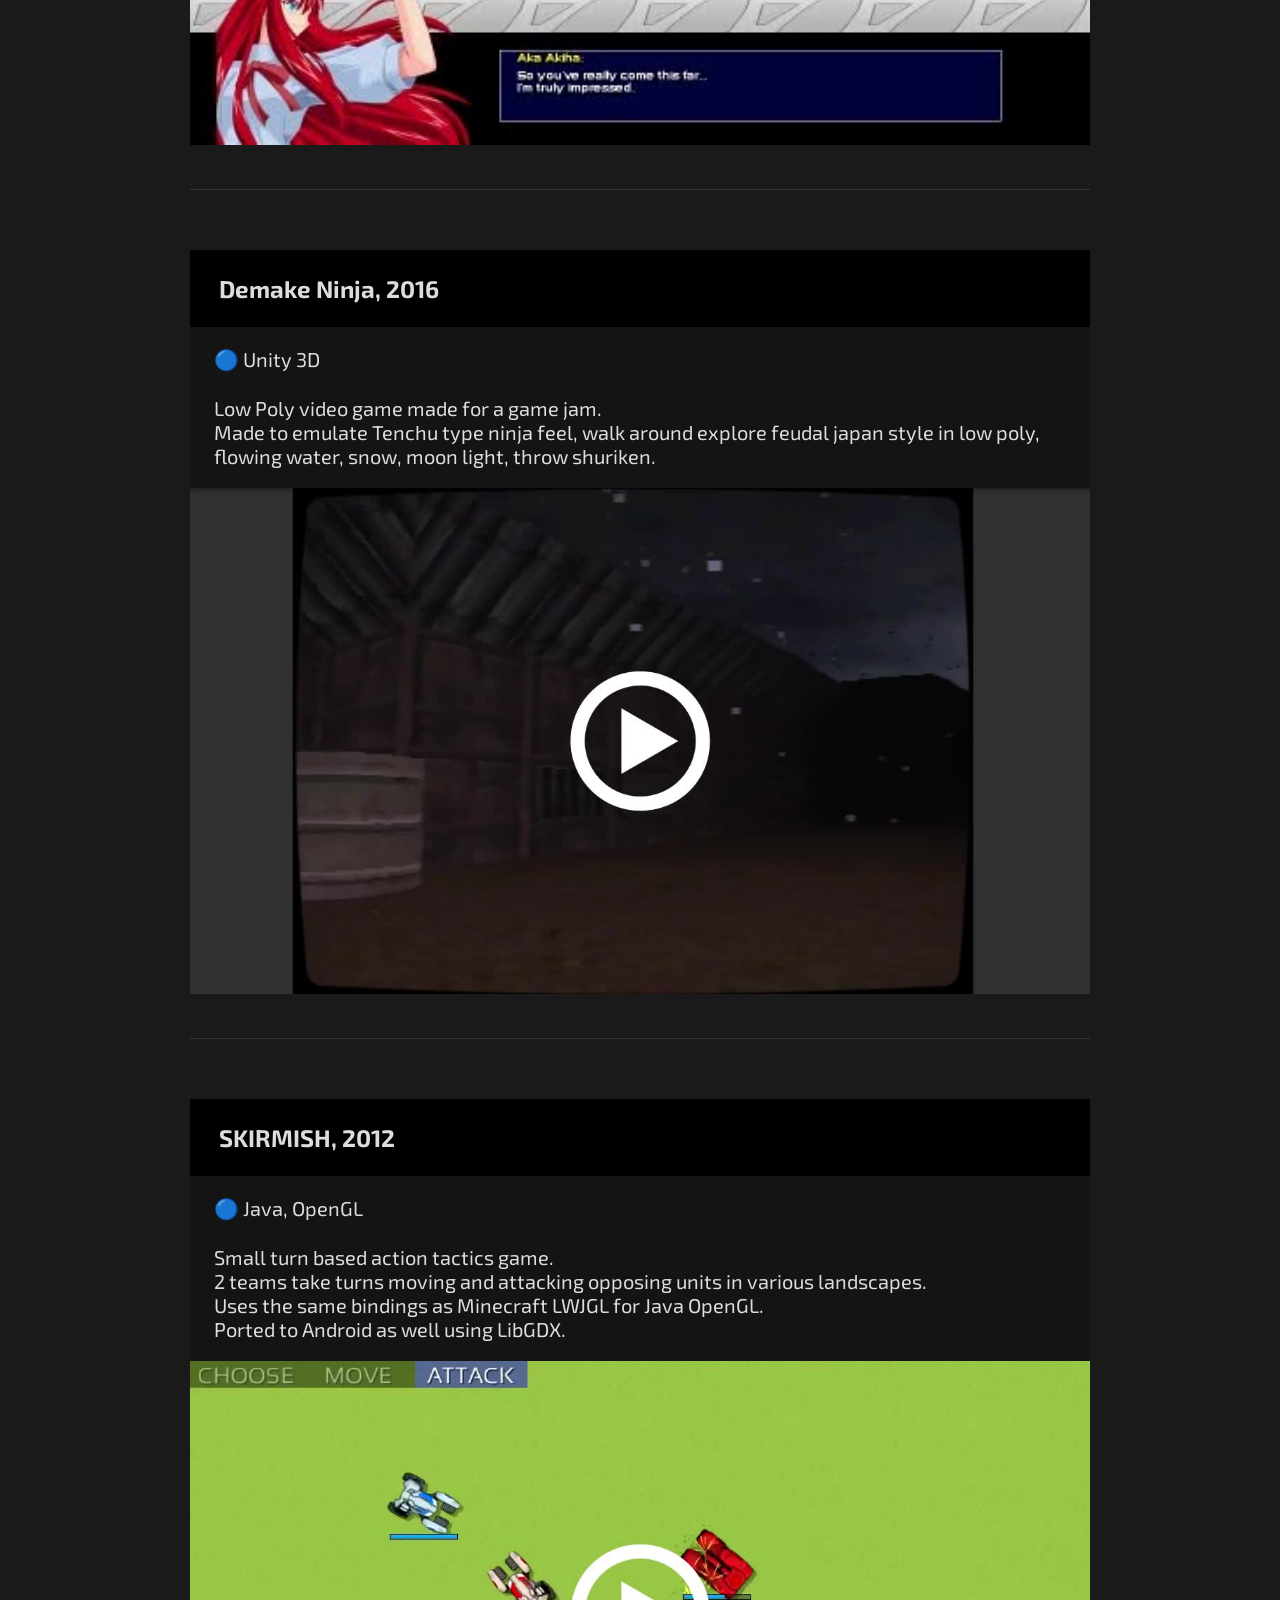
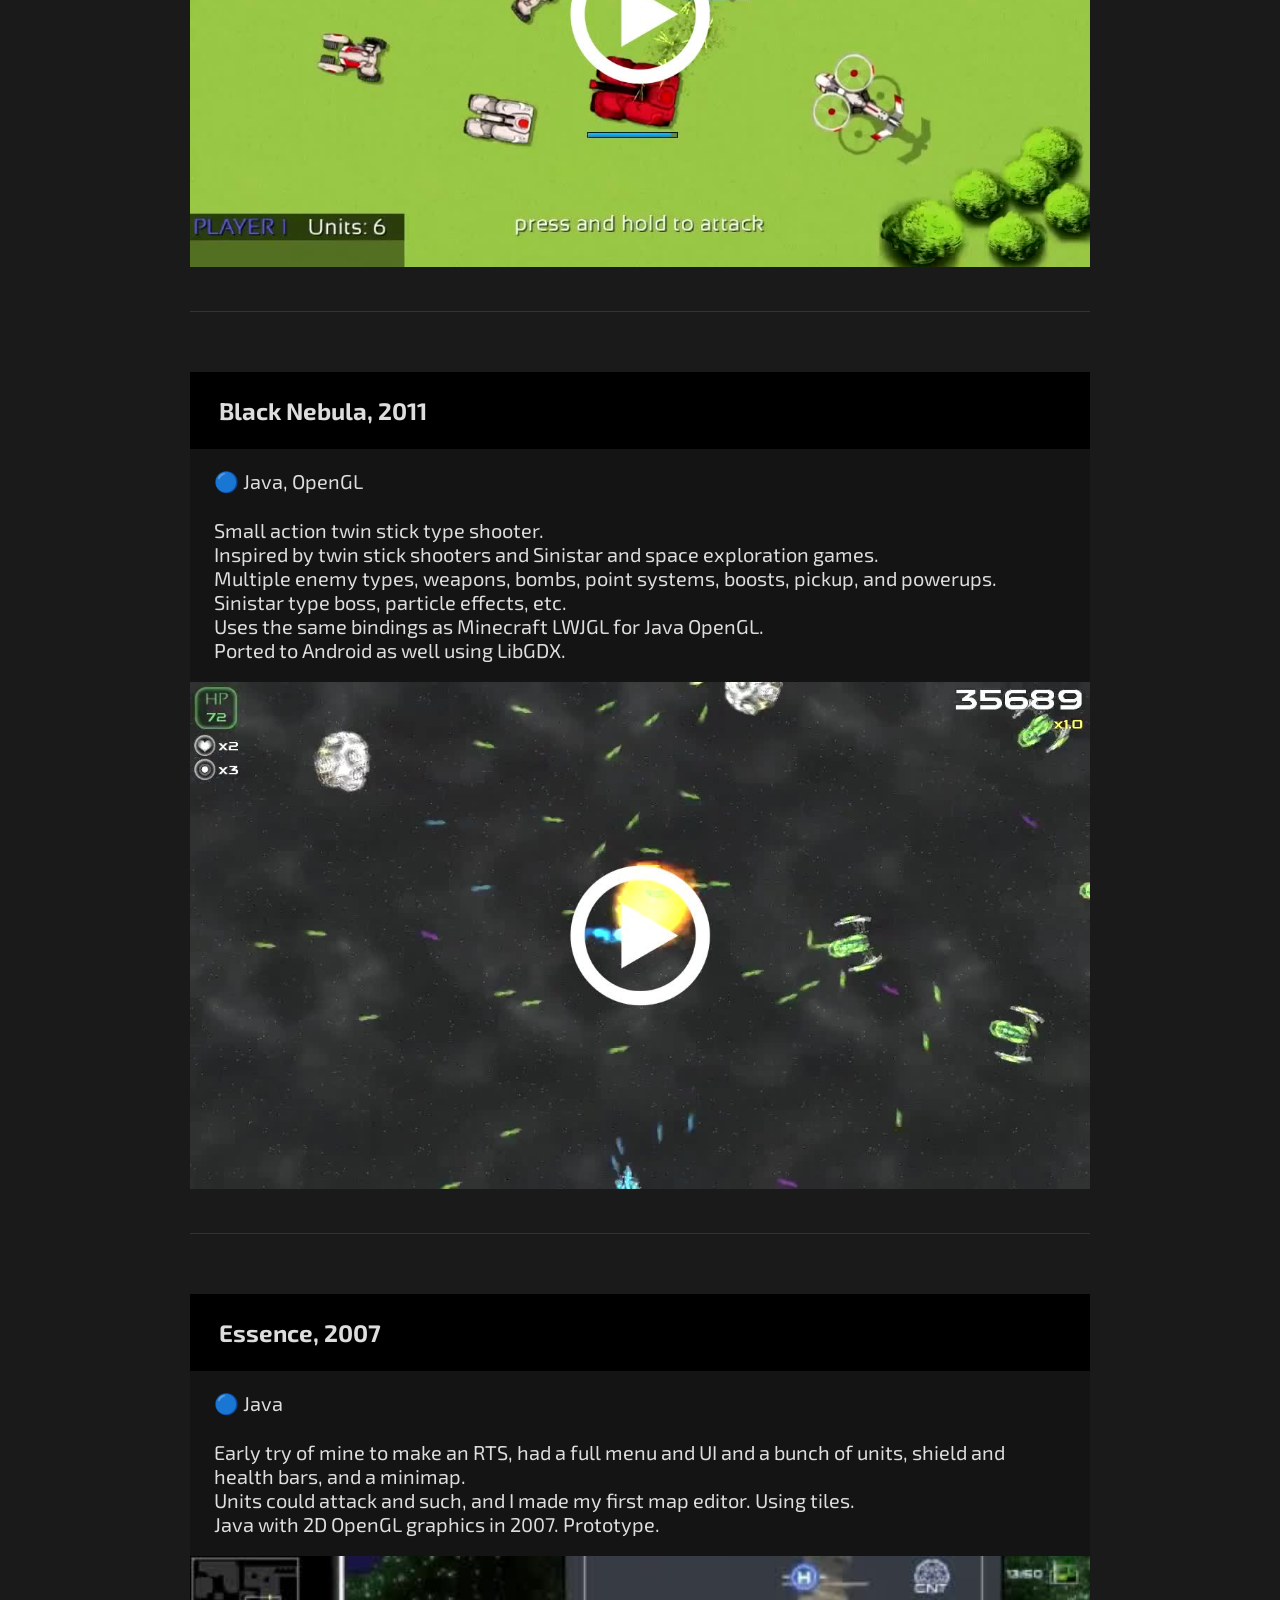
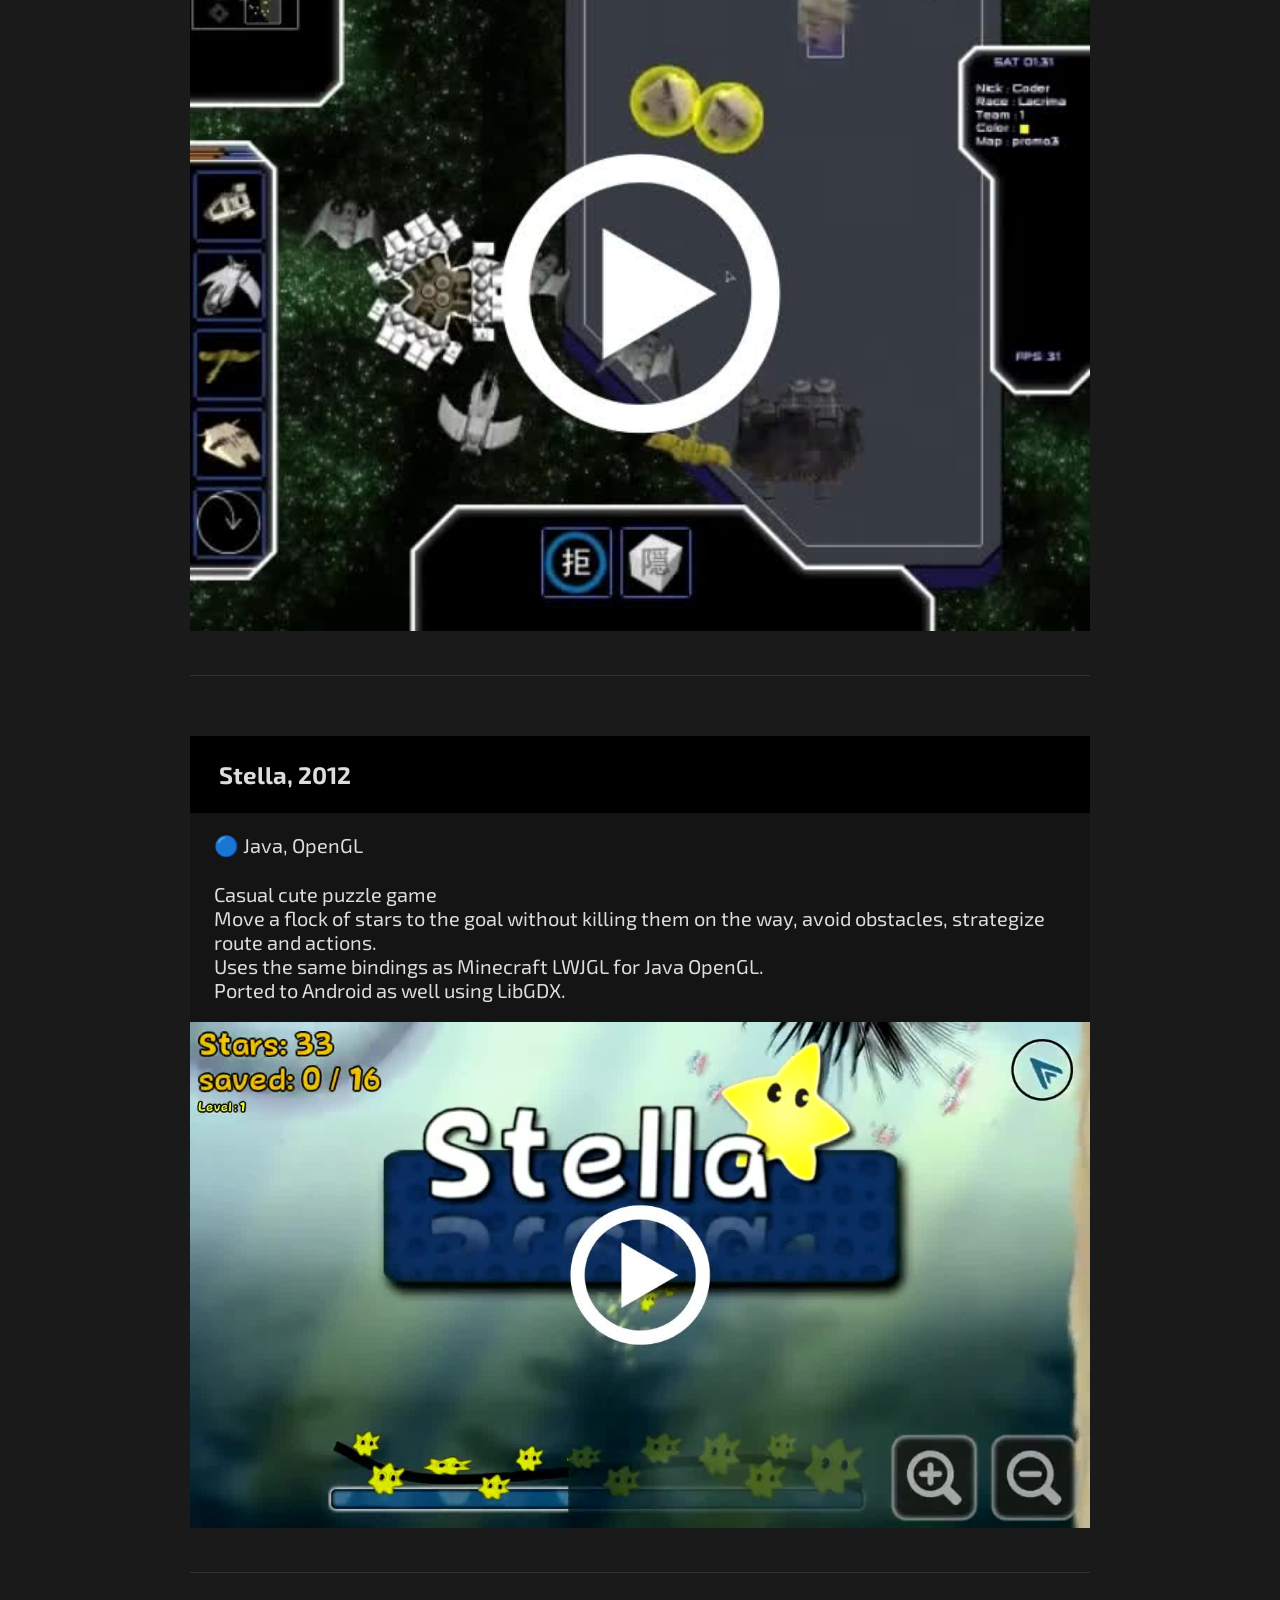
==== commit 7458f36c: "Add files via upload" ====
--- a/games/index.html
+++ b/games/index.html
@@ -113,13 +113,13 @@
                 <h2>MOONLASH</h2>
                 <p>
                     🔵 Unity 3D<br /><br />
-                    Moonlash
-                </p>
-                <div class="media">
-                    <a href="./videos/moonlash.mp4" class="glightbox2">
-                        <img src="./videos/moonlash.jpg" alt="image" style="width: 100%; height: auto;" />
-                    </a>
-                </div>
+                    AI Buddy, who has a 3D model, the AI controls the model, can do animations, facial expressions.<br />
+                    Talks via LLM -> TTS<br />
+                    Vision capabilities where it can see what the user is doing or showing using vision models.<br />
+                    Hearing capabilities where it can hear what the user is saying and respond, chat dialogue.<br />
+                    Hearing capabilities where it can hear what the user isp laying or showing, aka desktop audio.<br />
+                    Natural interaction, digital AI being, trying to make an AI feel real.
+                </p>
             </div>
 
             <div class="entry">
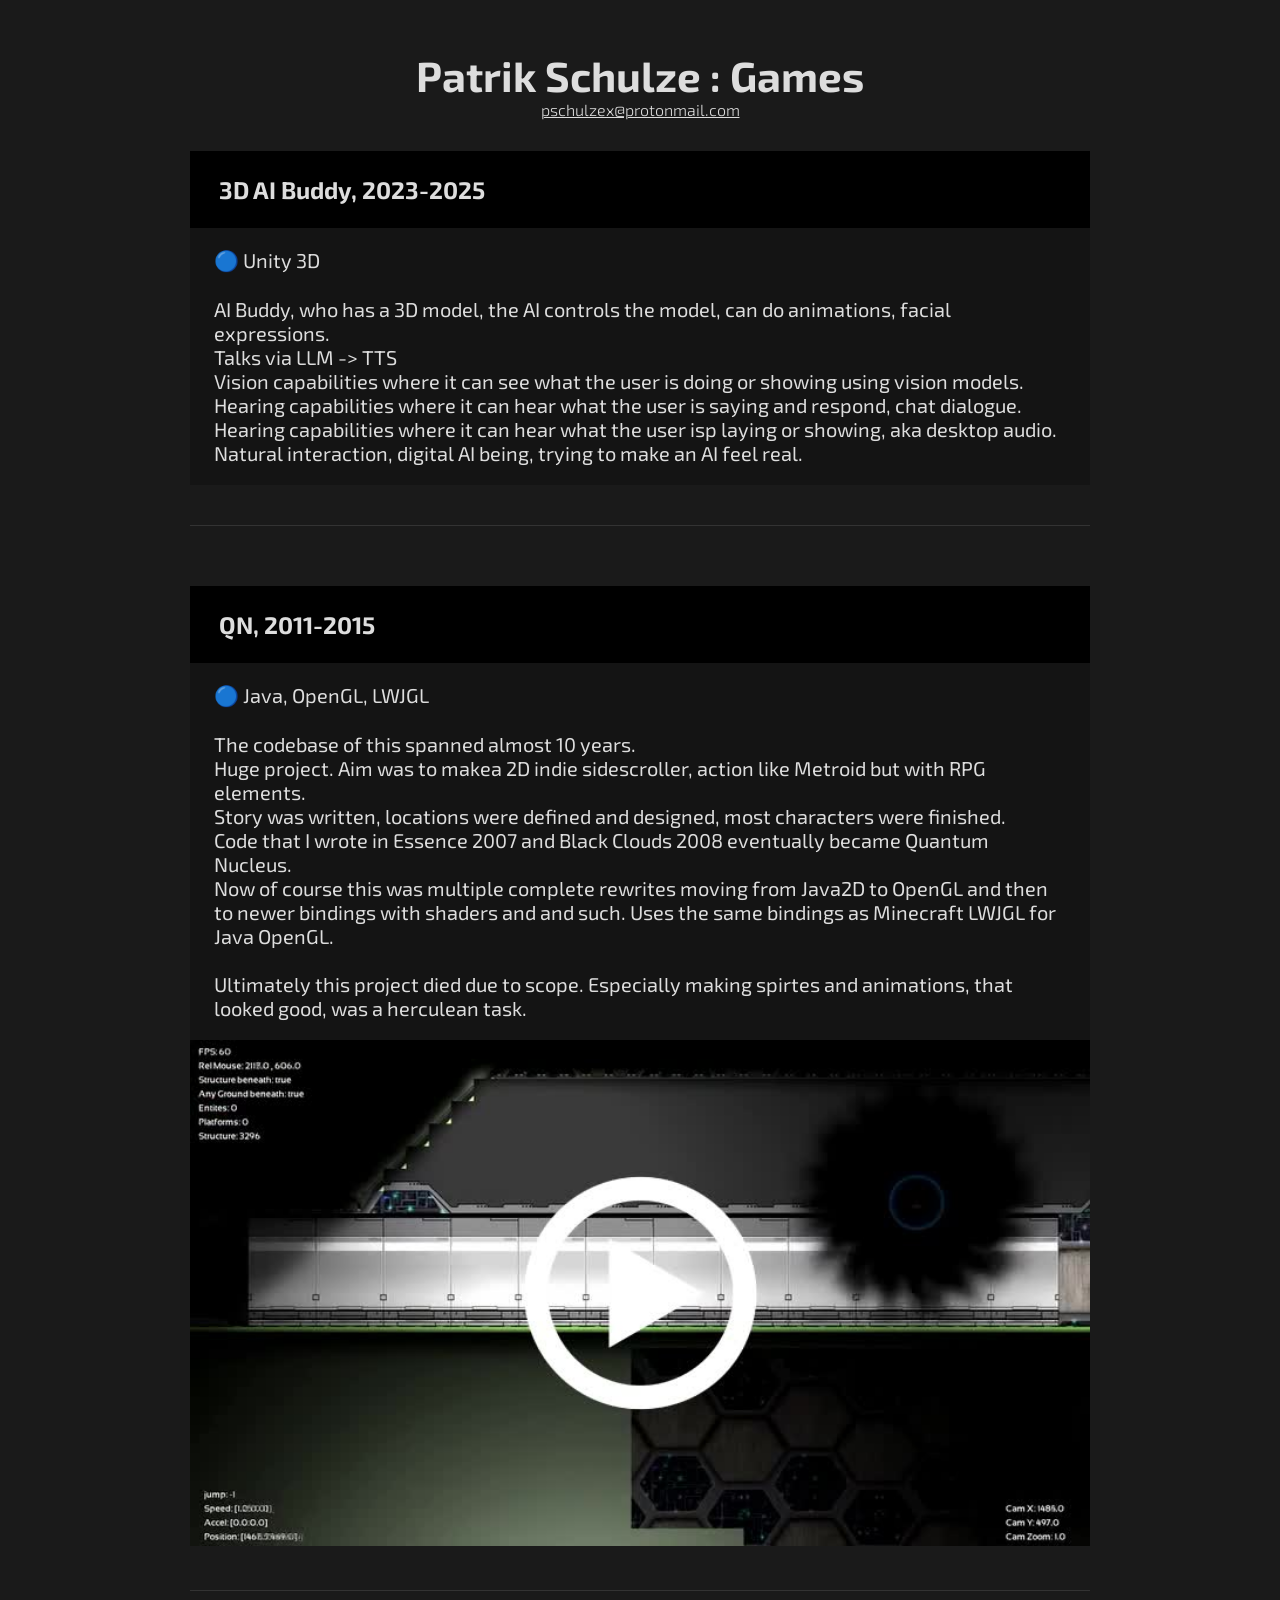
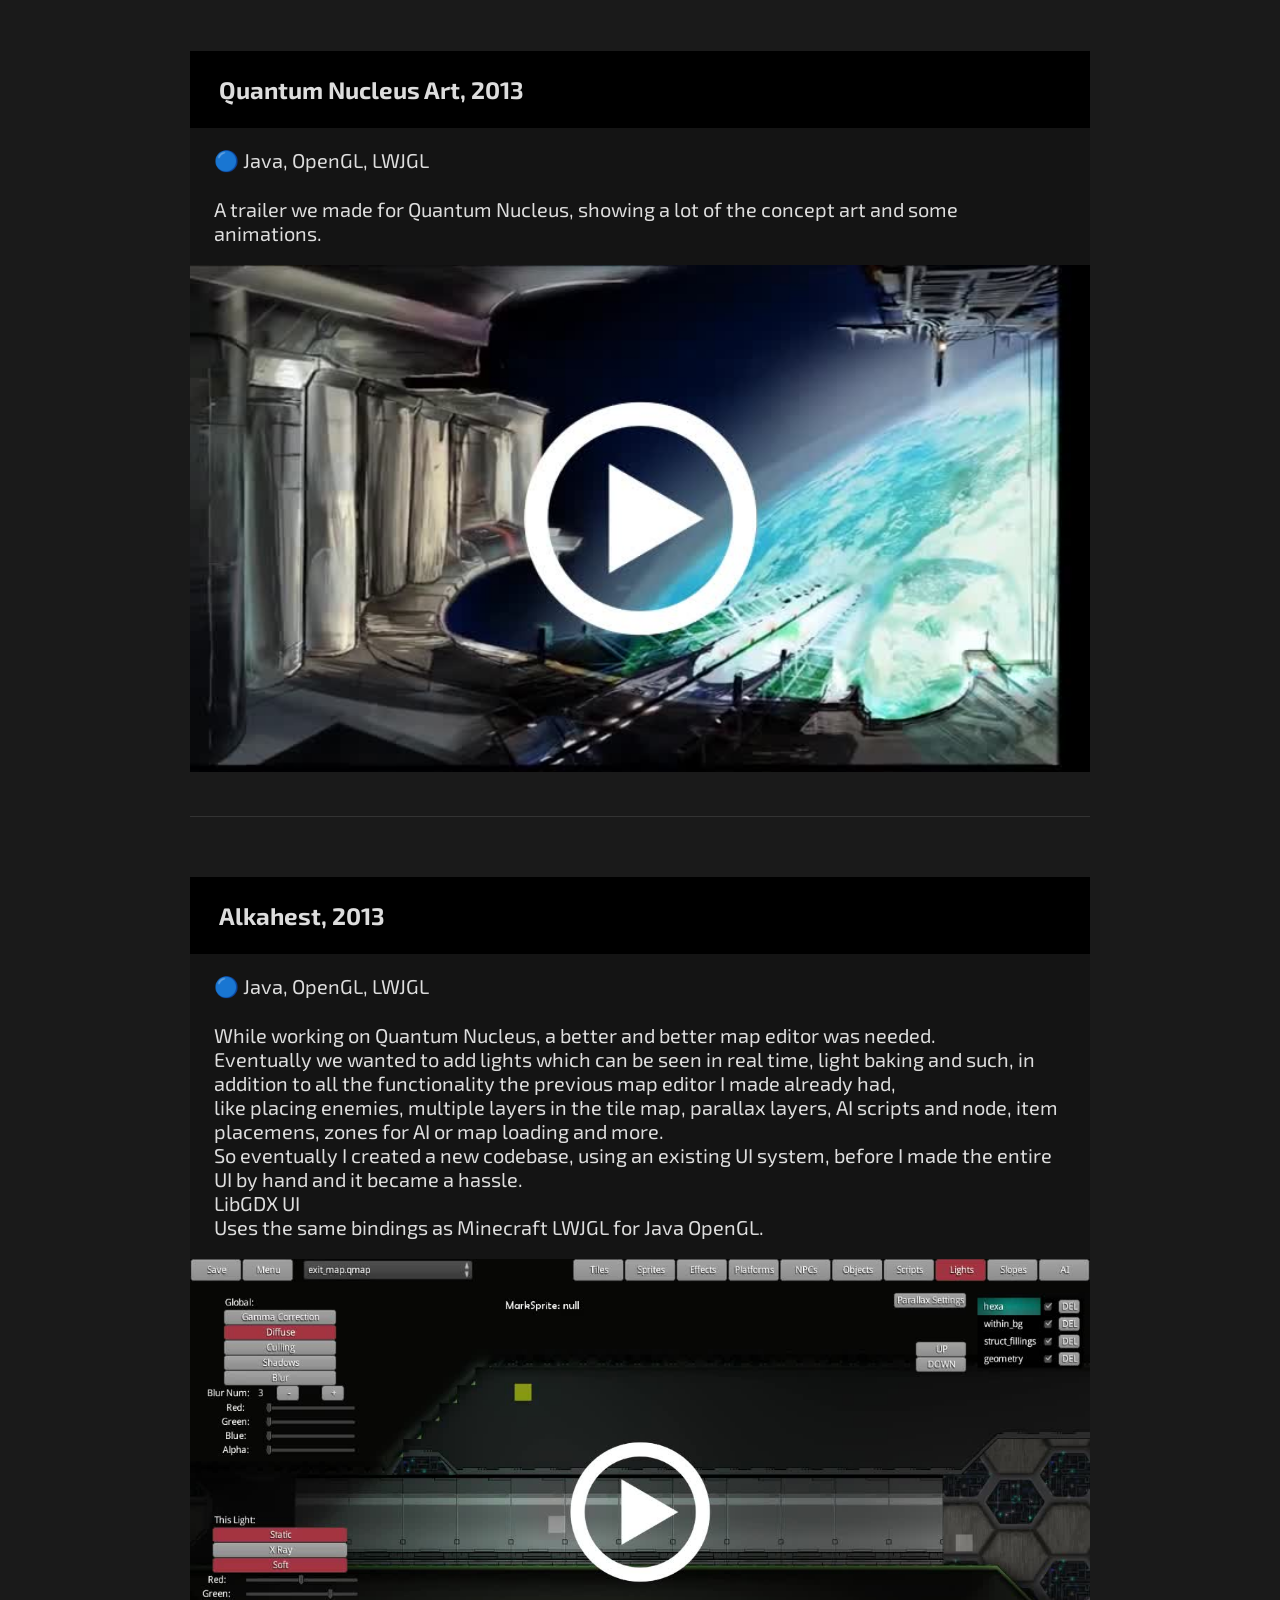
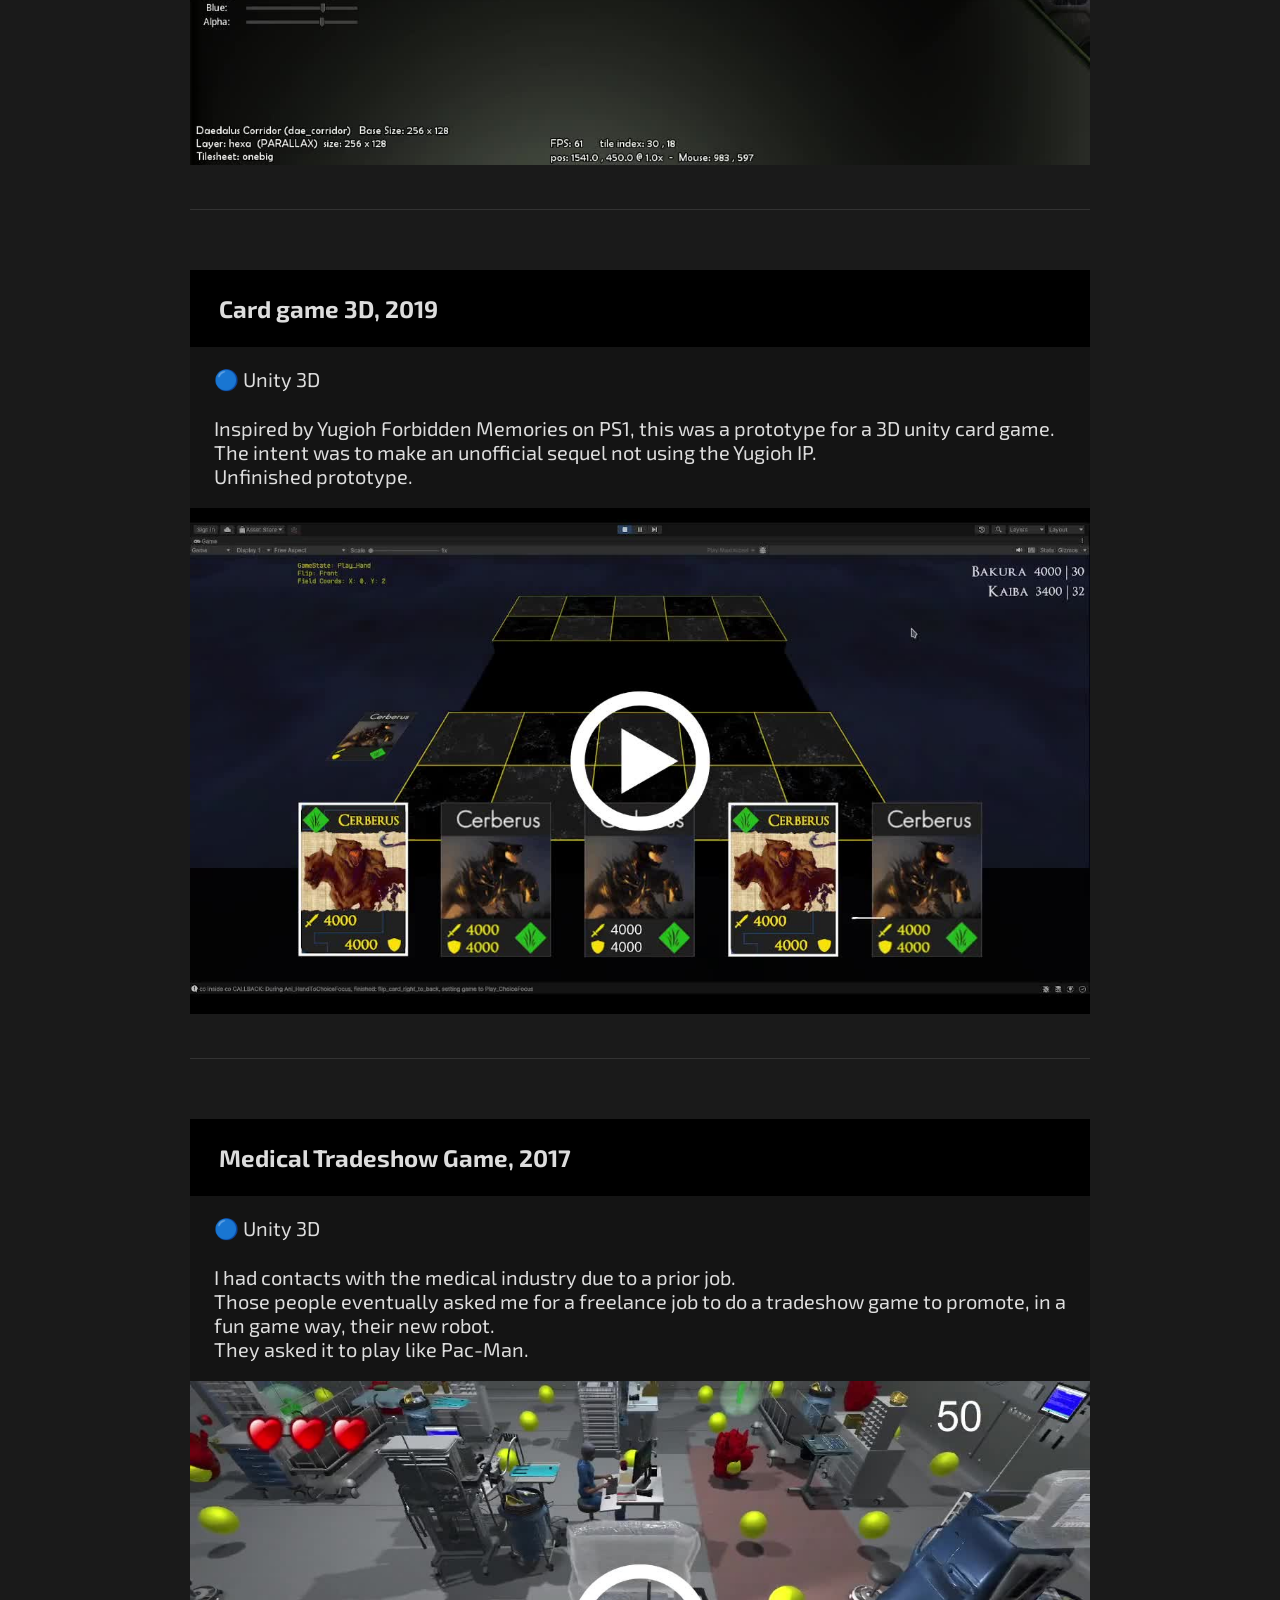
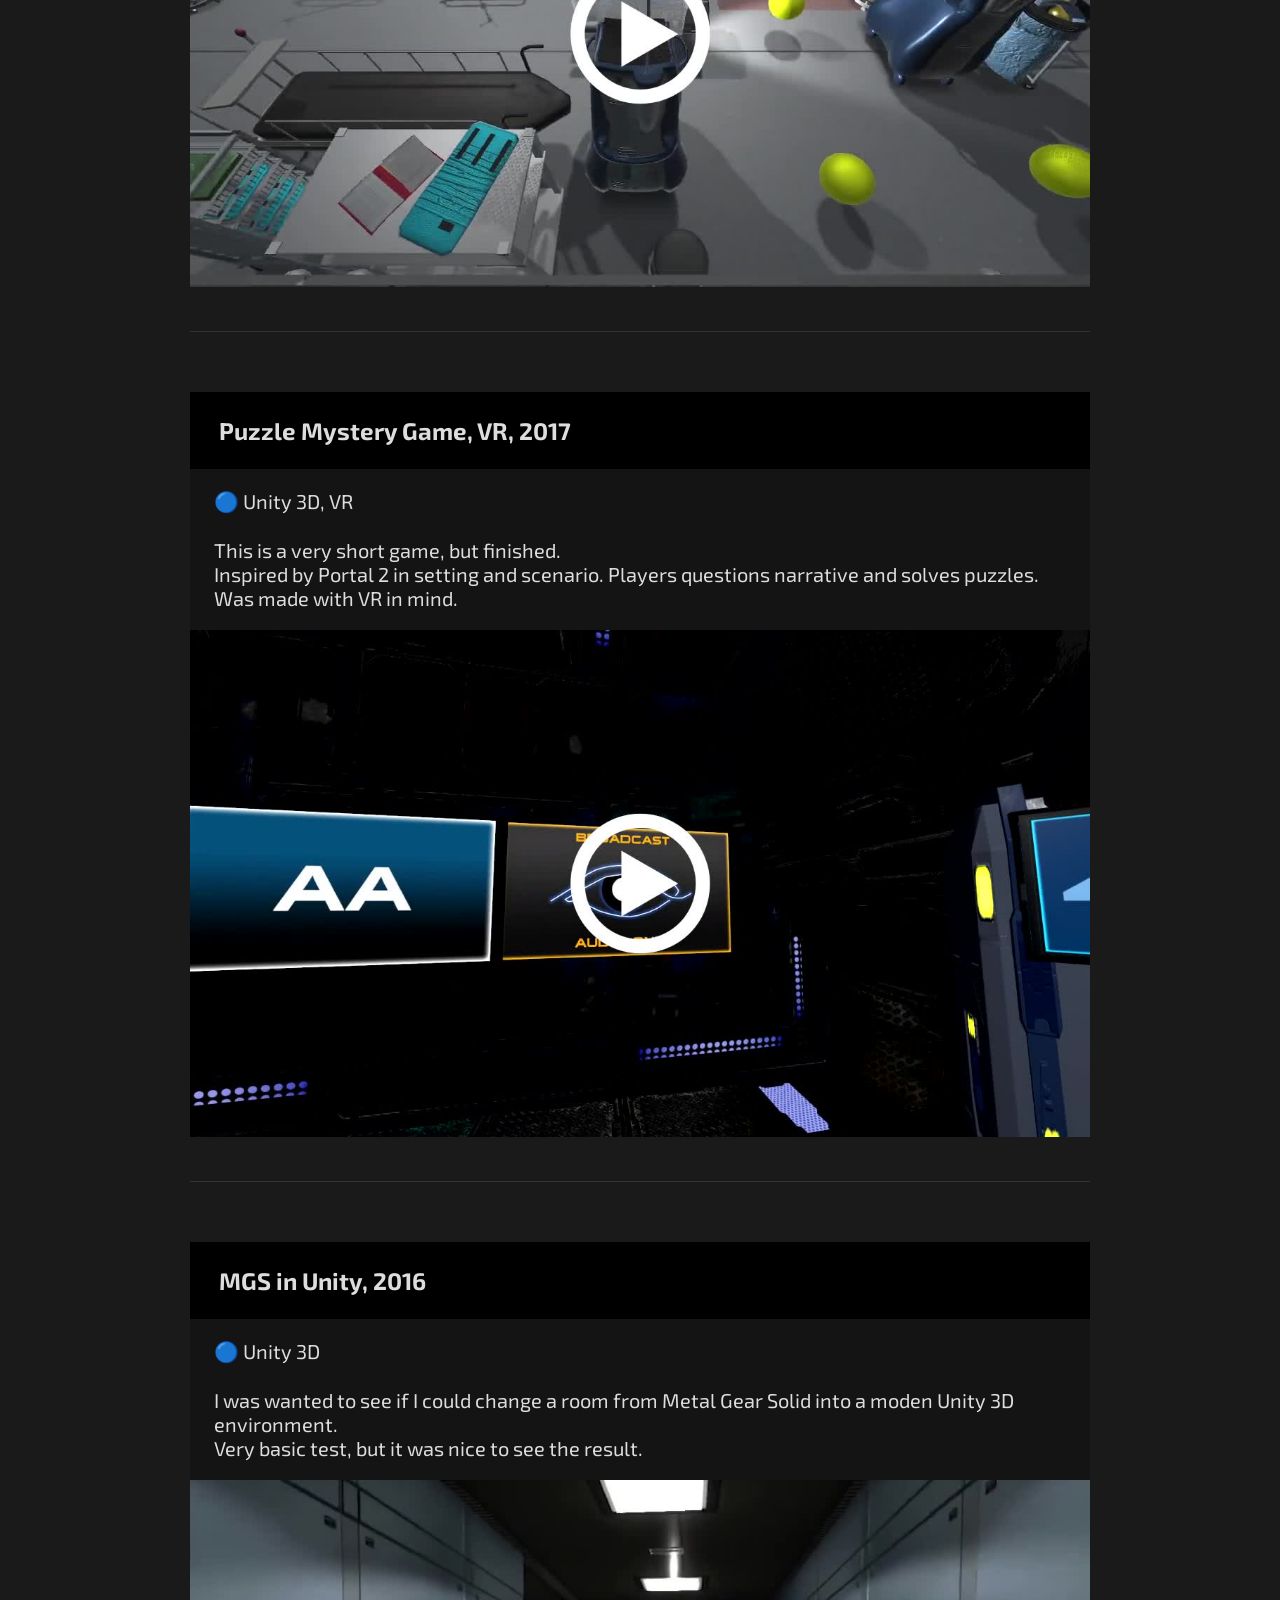
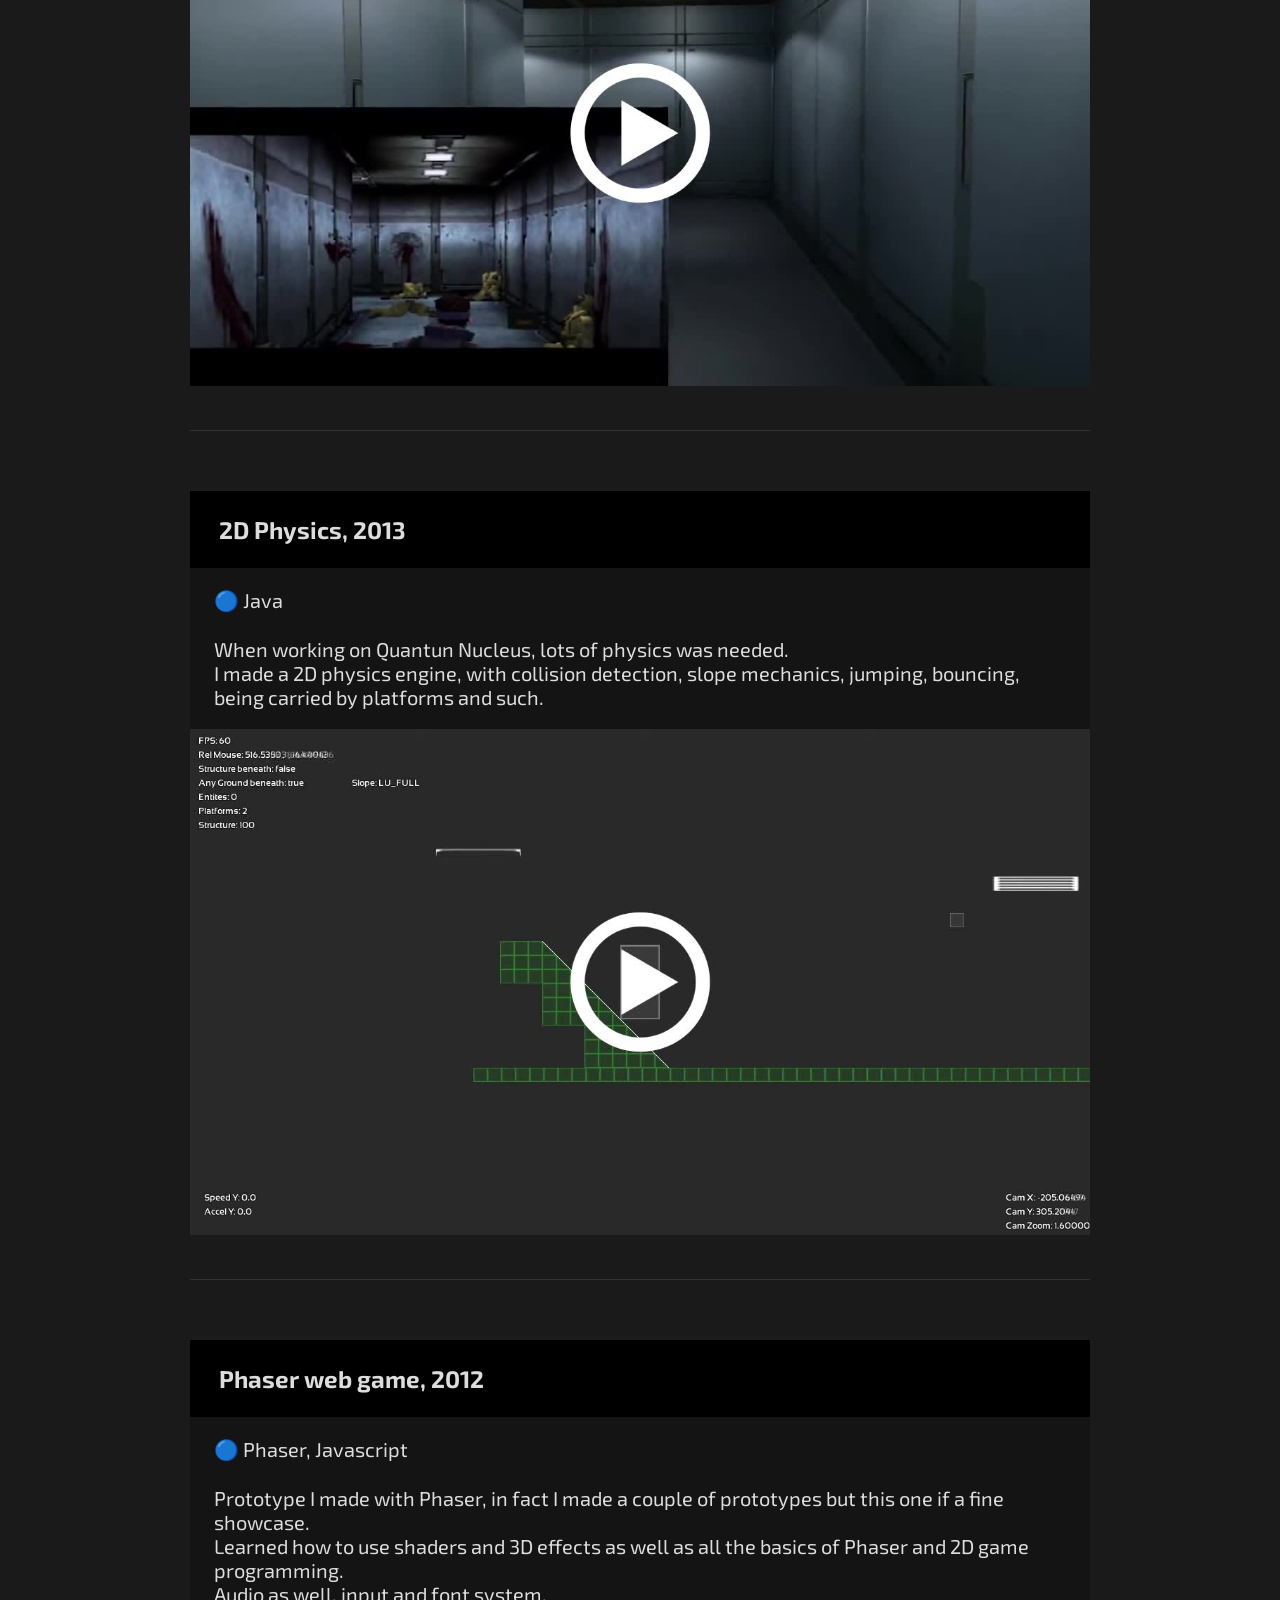
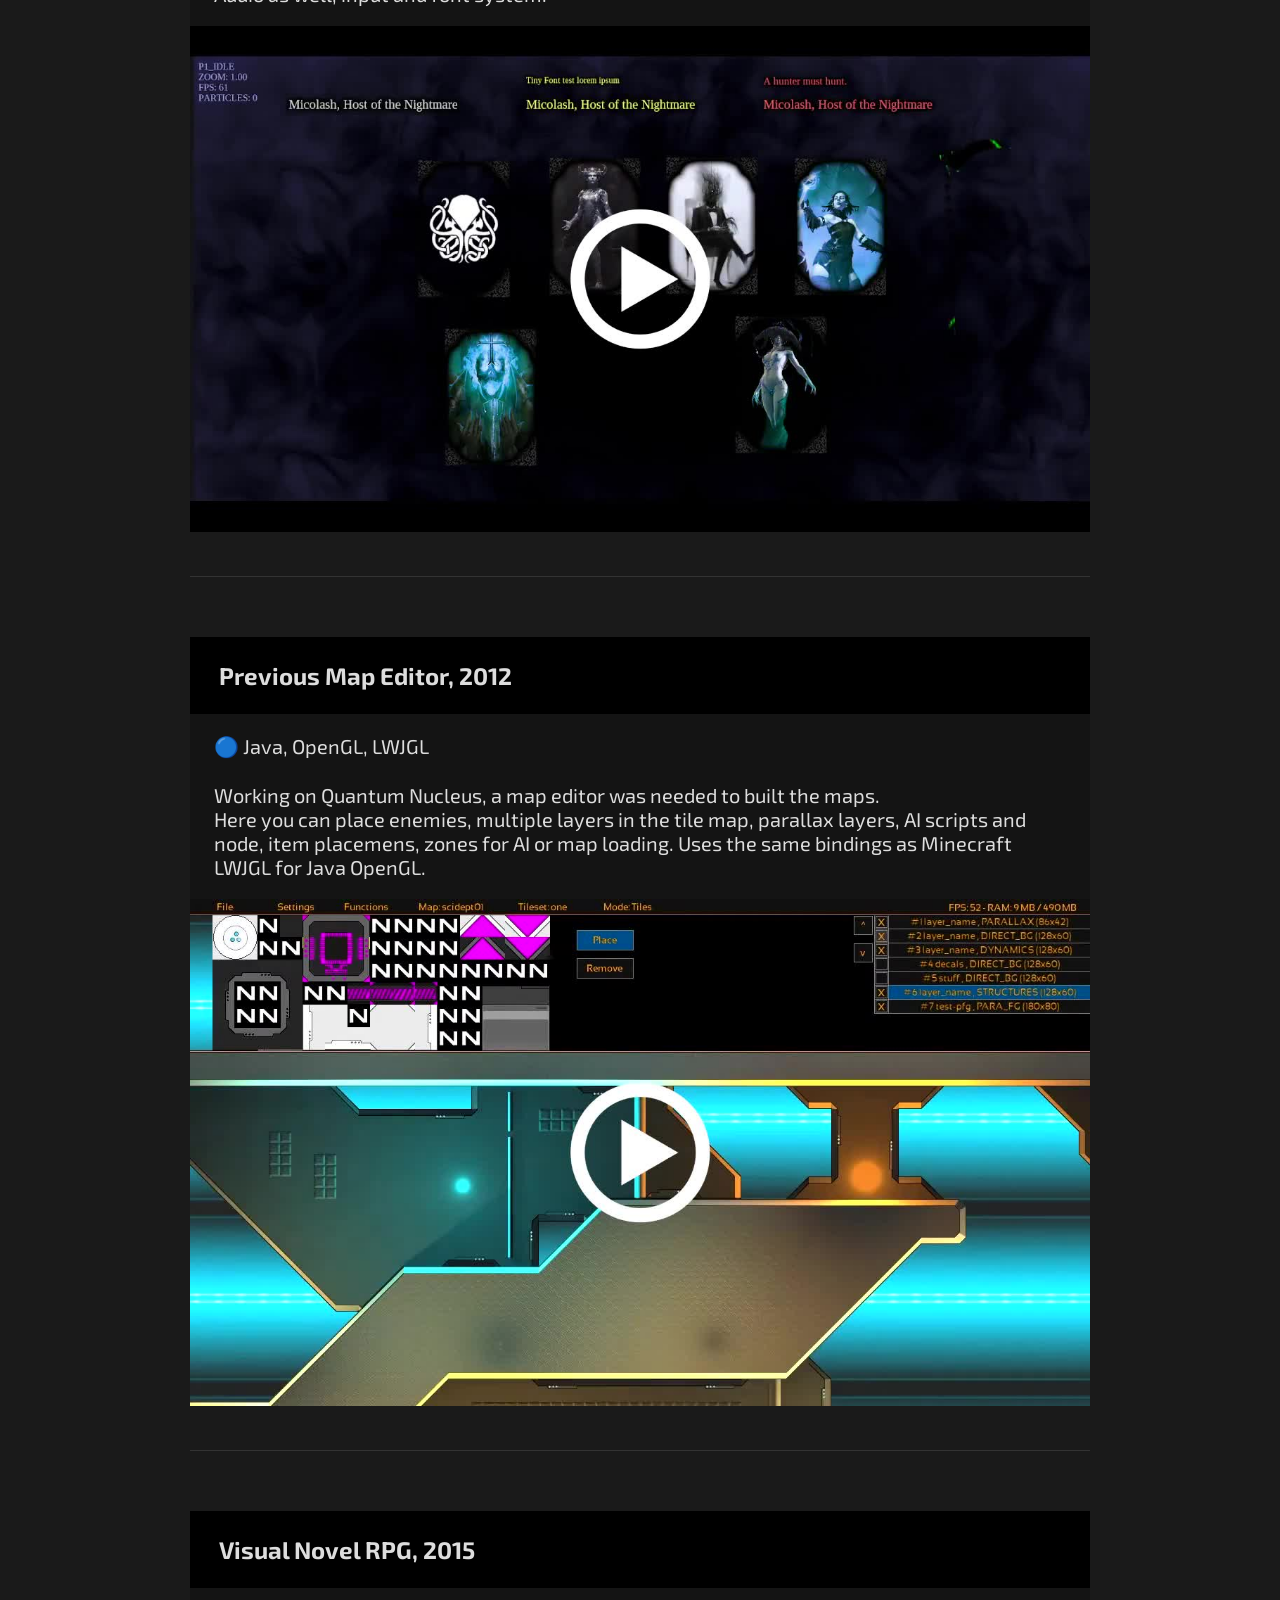
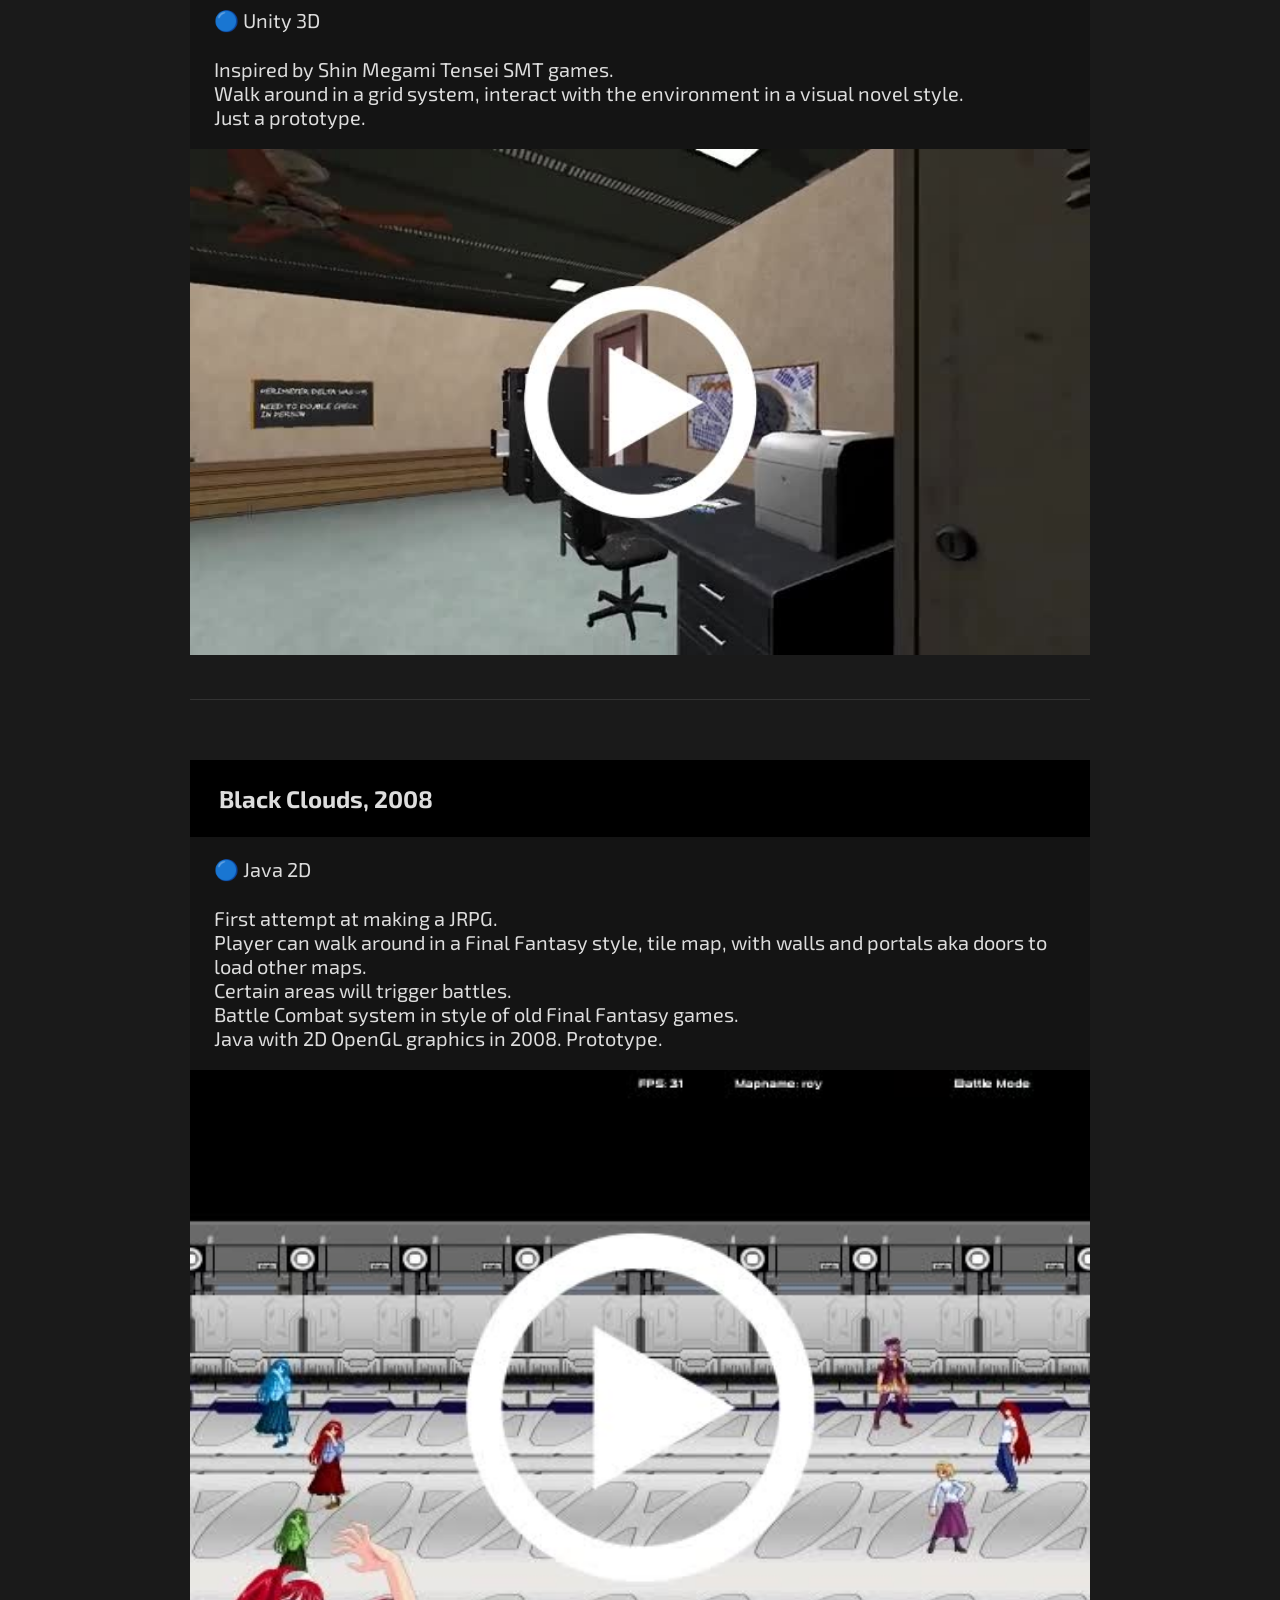
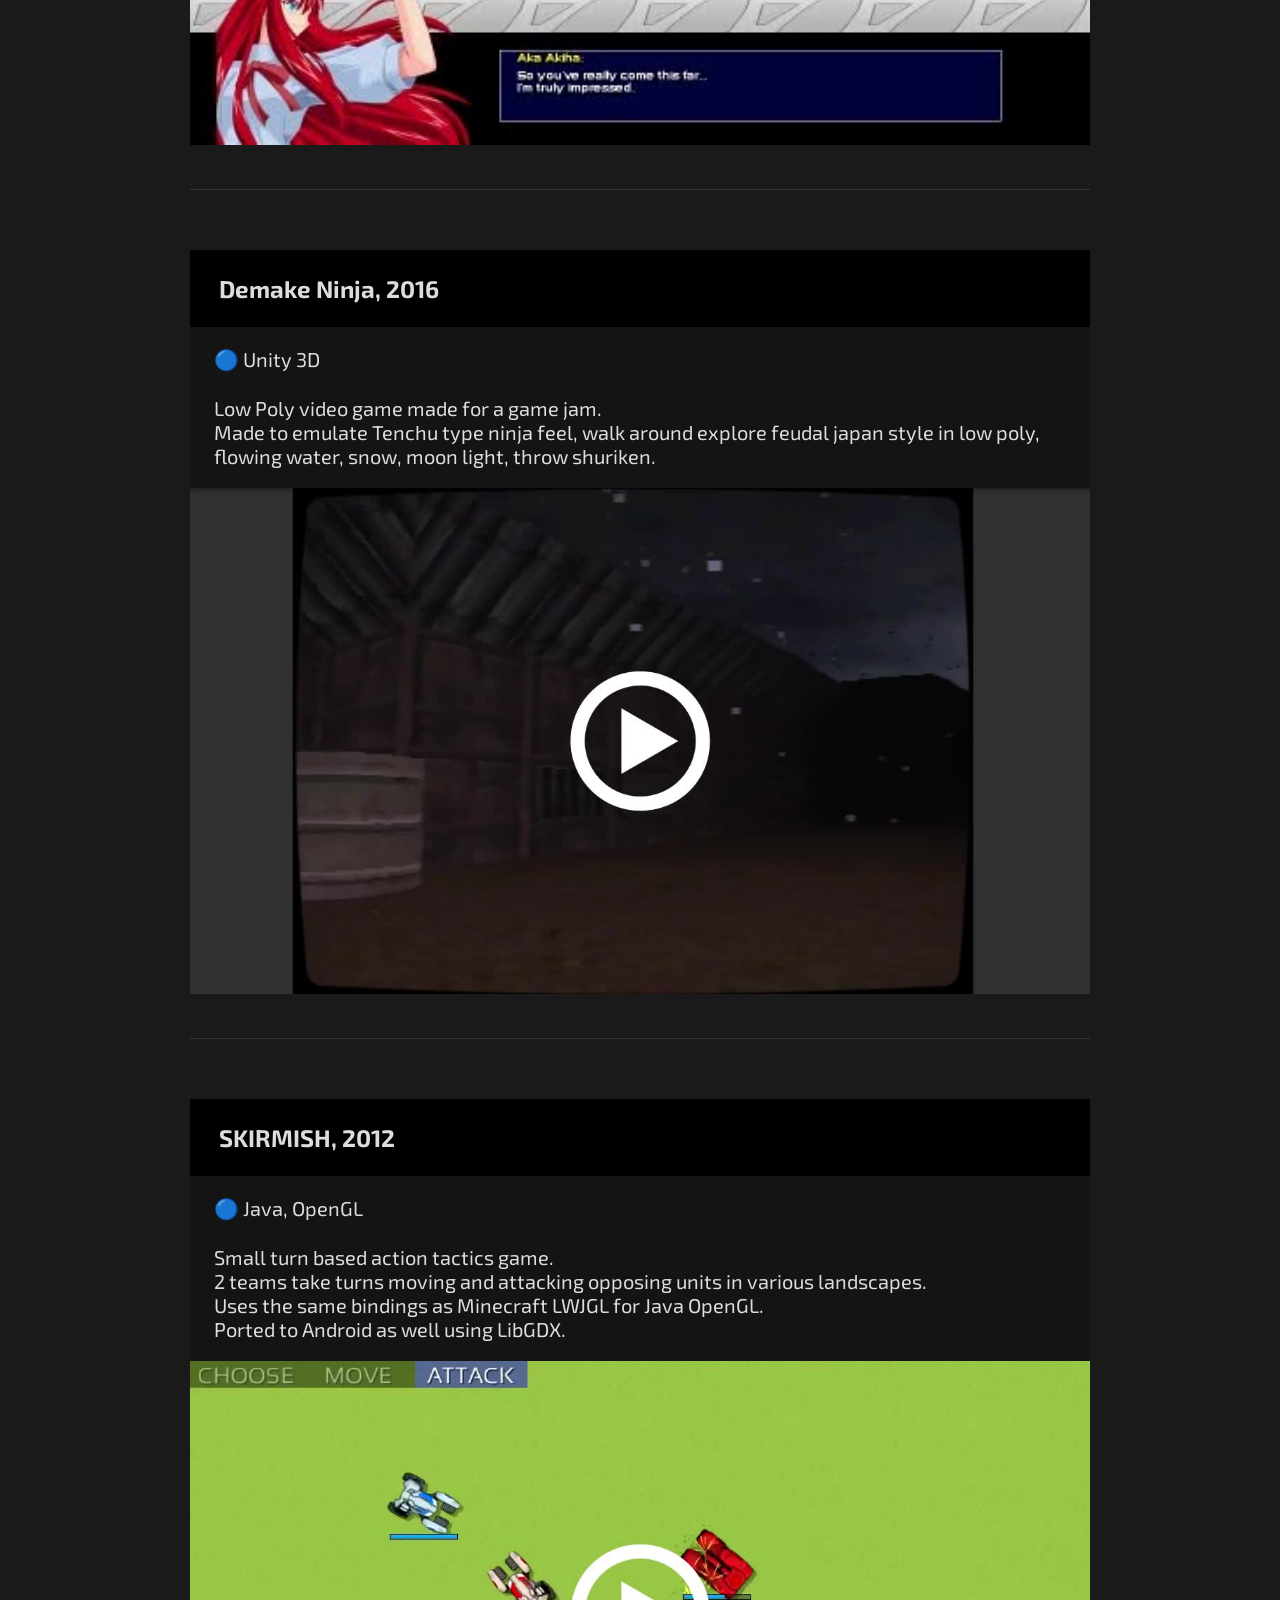
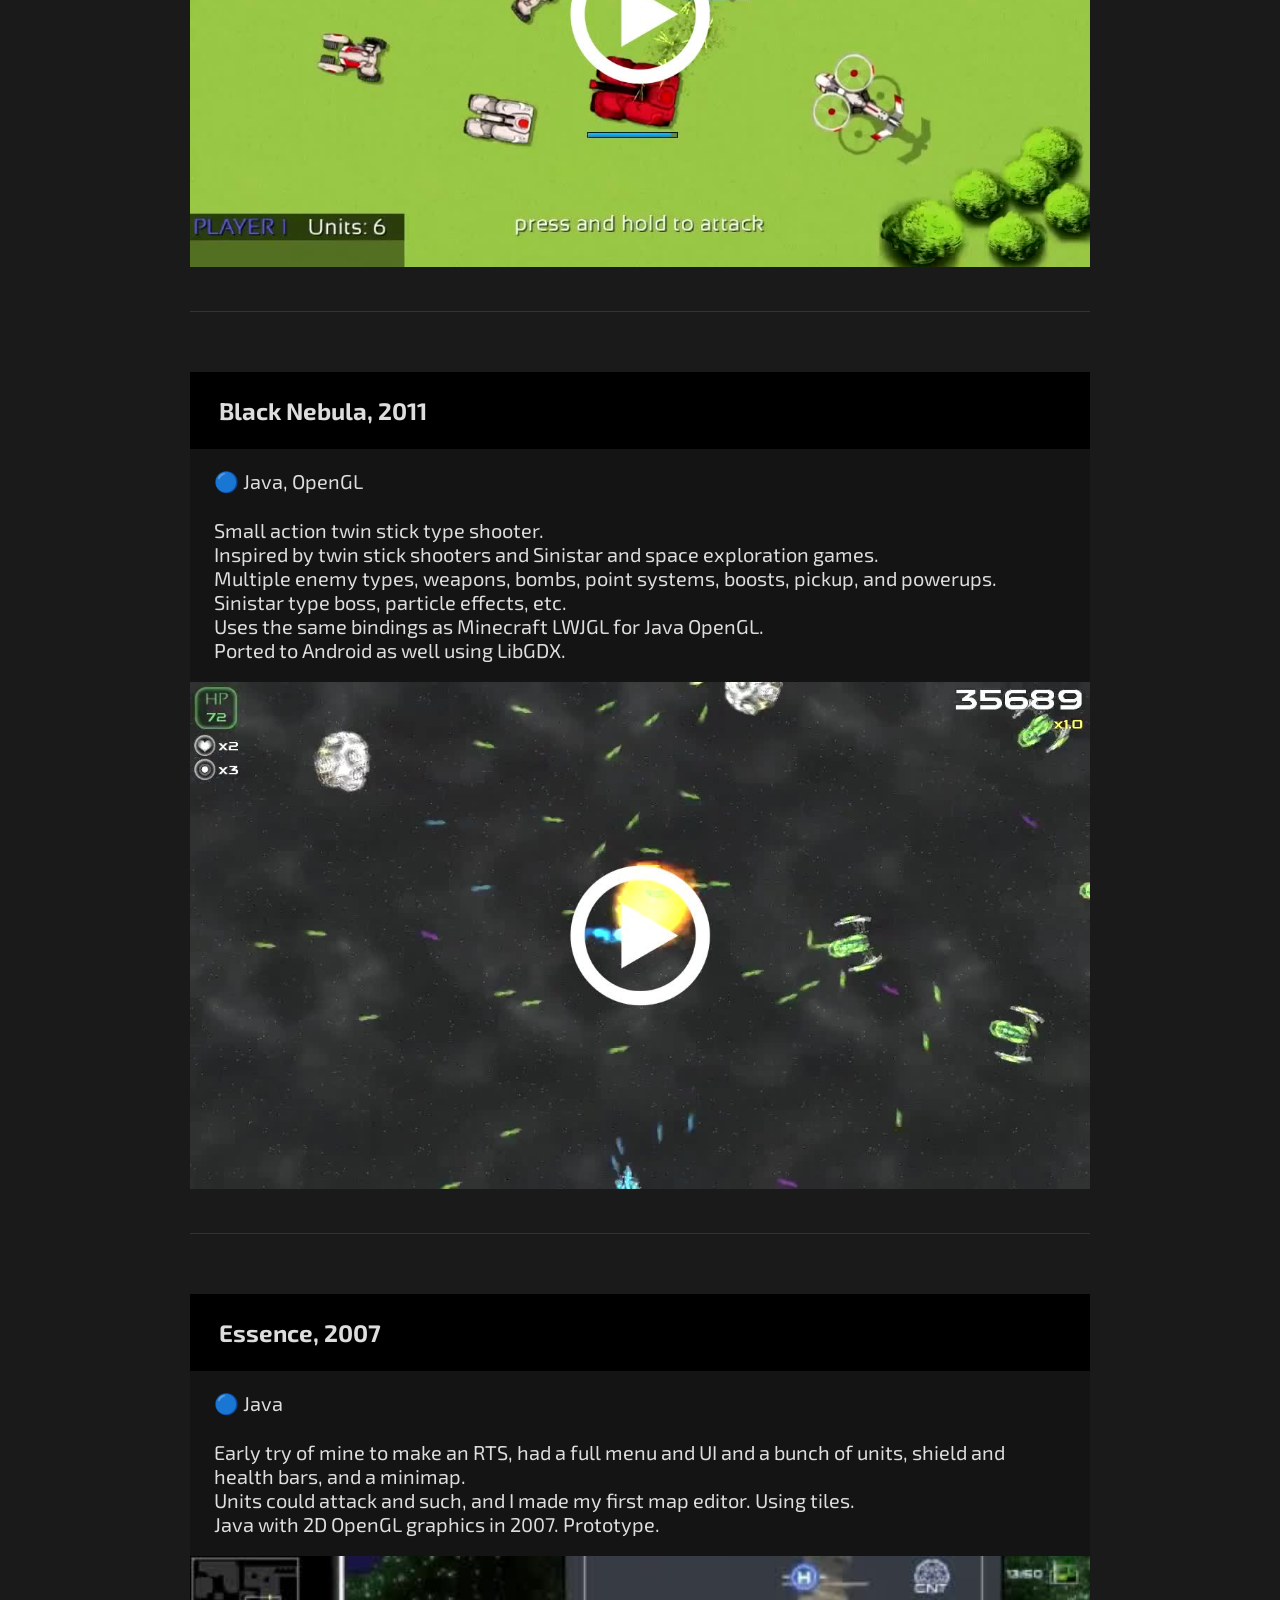
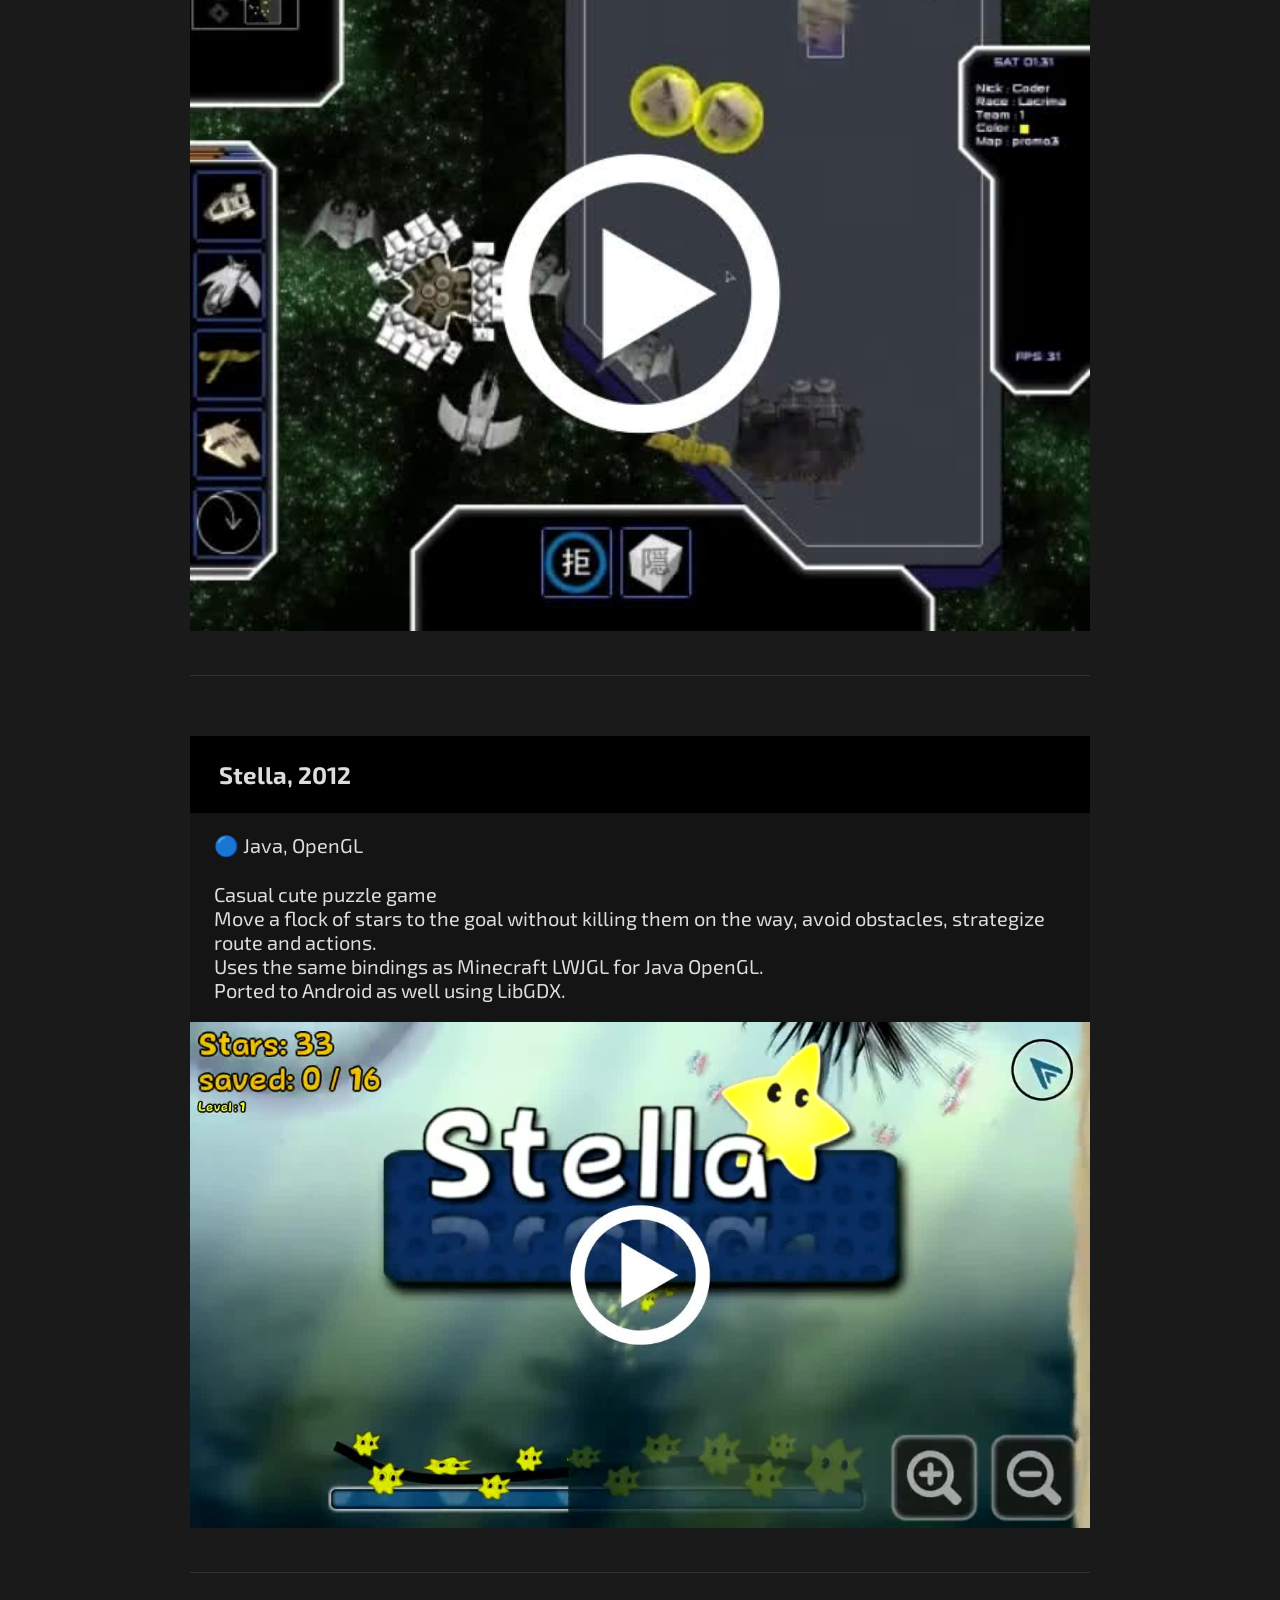
==== commit 925bc204: "Add files via upload" ====
--- a/games/index.html
+++ b/games/index.html
@@ -110,7 +110,7 @@
         <div class="maingrid" >
 
             <div class="entry">
-                <h2>MOONLASH</h2>
+                <h2>3D AI Buddy, 2023-2025</h2>
                 <p>
                     🔵 Unity 3D<br /><br />
                     AI Buddy, who has a 3D model, the AI controls the model, can do animations, facial expressions.<br />
